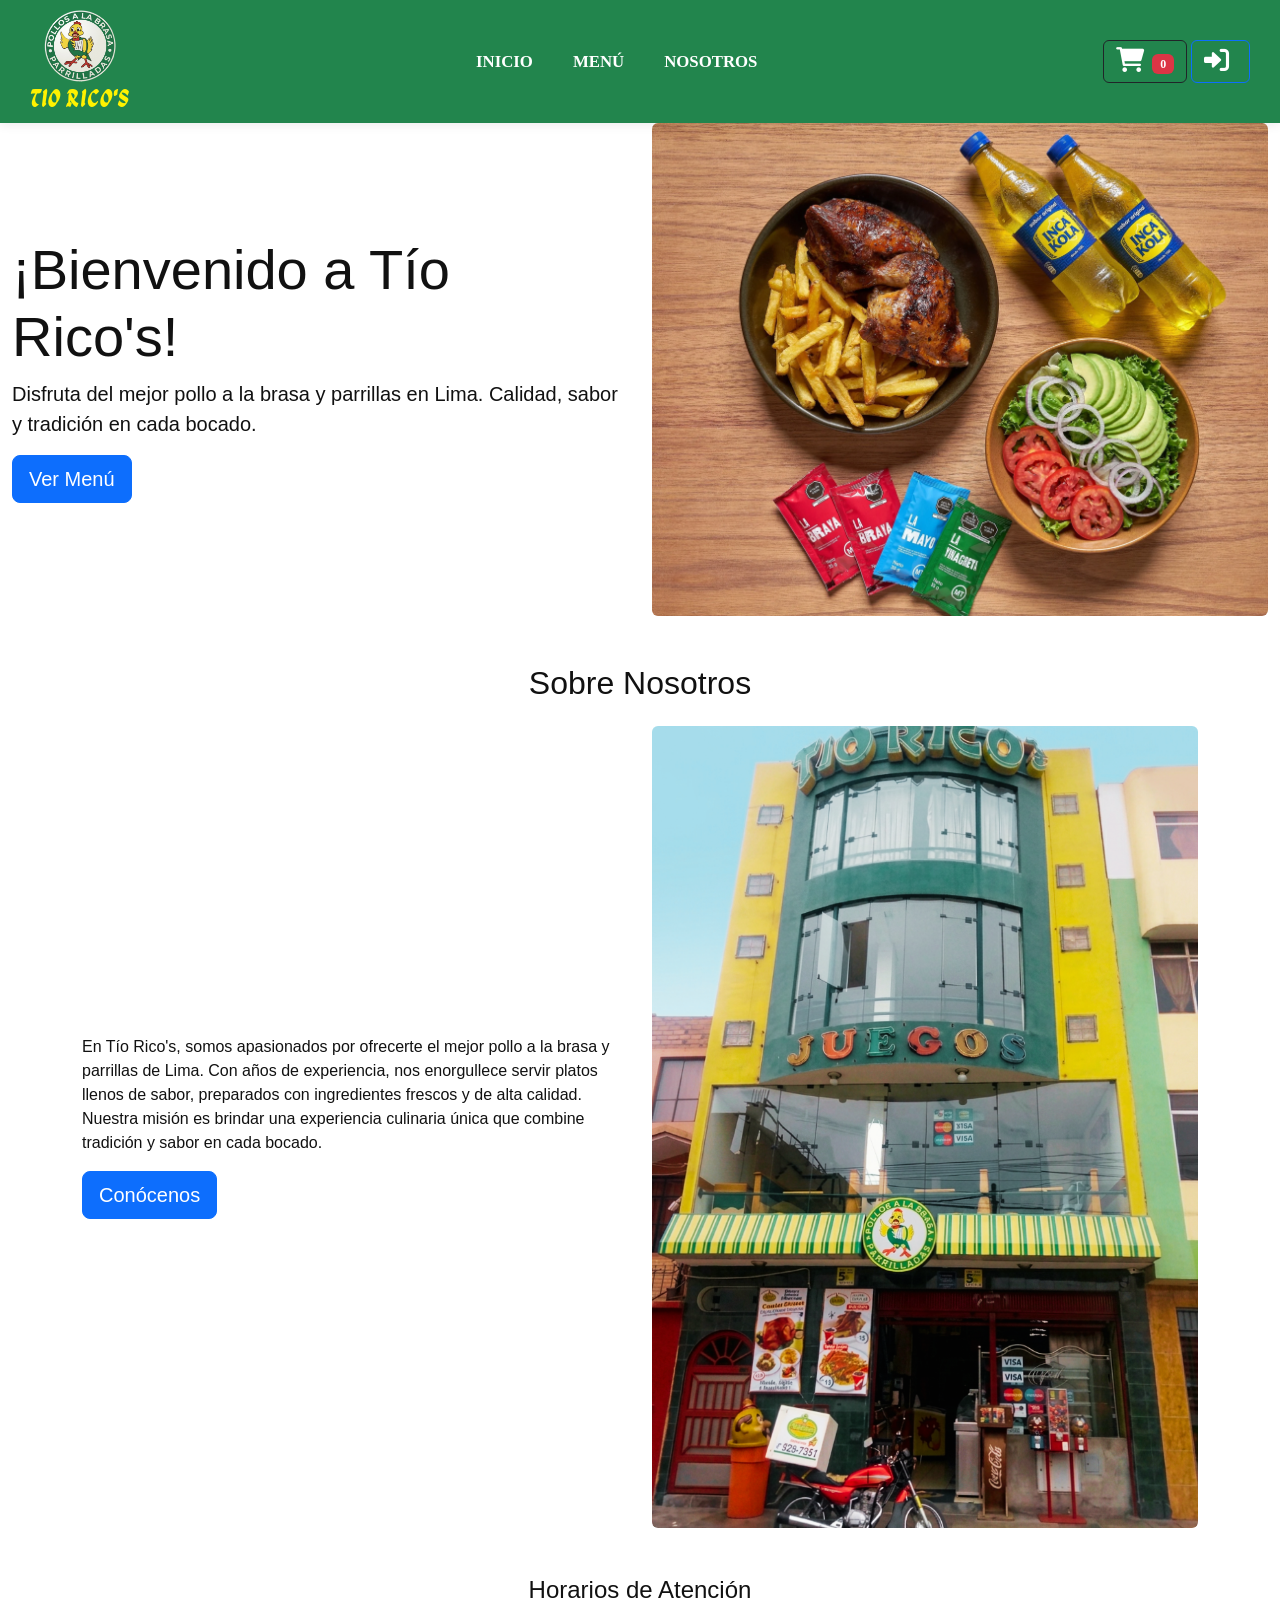
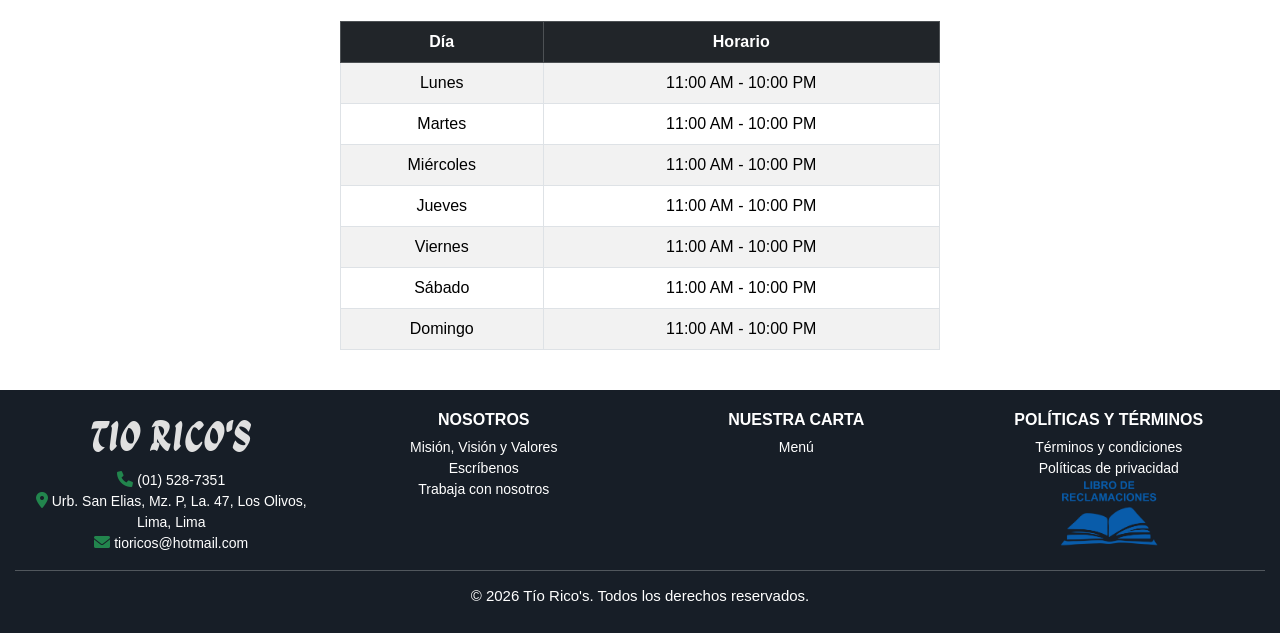
==== index.html @ 7fa56f45 "Diego: noveno avance" ====
<!DOCTYPE html>
<html lang="en">

<head>
  <meta charset="UTF-8">
  <meta name="viewport" content="width=device-width, initial-scale=1.0">
  <title>Pollos y Parrillas Tío Rico's</title>
  <link href="https://cdn.jsdelivr.net/npm/bootstrap@5.3.3/dist/css/bootstrap.min.css" rel="stylesheet">
  <link rel="stylesheet" href="https://cdnjs.cloudflare.com/ajax/libs/font-awesome/6.0.0/css/all.min.css">
  <link rel="stylesheet" type="text/css" href="styles.css">
  <script src="https://cdn.jsdelivr.net/npm/bootstrap@5.3.3/dist/js/bootstrap.bundle.min.js" defer></script>
  <script src="script.js" defer></script>
</head>

<body>
  <header class="navbar">
    <div class="logo">
      <img src="img/logo_tio-ricos.png" alt="Logo Tori">
      <h1 class="escritura-logo">Tio Rico's</h1>
    </div>
    <nav class="nav-links">
      <a href="index.html">INICIO</a>
      <a href="menu.html">MENÚ</a>
      <a href="nosotros.html">NOSOTROS</a>
    </nav>
    <div class="nav-actions">

      <!--Trigger hamburguesa-->
      <button class="navbar-toggler" type="button" data-bs-toggle="collapse" data-bs-target="#navbarNav"
        aria-controls="navbarNav" aria-expanded="false" aria-label="Toggle navigation">
        <span class="navbar-toggler-icon"></span>
      </button>

      <div class="collapse navbar-collapse" id="navbarNav">
        <ul class="navbar-nav">
          <li class="nav-item">
            <a class="nav-link active" href="index.html">Inicio</a>
          </li>
          <li class="nav-item">
            <a class="nav-link" href="menu.html">Menú</a>
          </li>
          <li class="nav-item">
            <a class="nav-link" href="nosotros.html">Nosotros</a>
          </li>
        </ul>
      </div>

      <!--Trigger sidebar compra-->
      <button class="btn btn-outline-dark position-relative" type="button" data-bs-toggle="offcanvas"
        data-bs-target="#offcanvasCart" aria-controls="offcanvasCart">
        <i class="fa-solid fa-cart-shopping"></i>
        <span class="badge bg-danger ms-1">0</span>
      </button>

      <!--Trigger modal login-->
      <button type="button" class="btn btn-outline-primary" data-bs-toggle="modal" data-bs-target="#loginModal">
        <i class="fa-solid fa-right-to-bracket me-2"></i>
      </button>
    </div>
  </header>
  <main>

    <!--Ver Menú-->
    <section class="container-fluid">
      <div class="row align-items-center">
        <div class="col-md-6">
          <h1 class="display-4">¡Bienvenido a Tío Rico's!</h1>
          <p class="lead">Disfruta del mejor pollo a la brasa y parrillas en Lima. Calidad, sabor y tradición en cada
            bocado.</p>
          <a href="menu.html" class="btn btn-primary btn-lg">Ver Menú</a>
        </div>
        <div class="col-md-6 text-center">
          <img src="img/portada_menu.webp" alt="Pollo a la Brasa" class="img-fluid rounded">
        </div>
      </div>
    </section>

    <!--Sobre nosotros-->
    <section>
      <div class="container my-5">
        <h2 class="text-center mb-4">Sobre Nosotros</h2>
        <div class="row align-items-center">
          <div class="col-md-6">
            <p>En Tío Rico's, somos apasionados por ofrecerte el mejor pollo a la brasa y parrillas de Lima. Con
              años de experiencia, nos enorgullece servir platos llenos de sabor, preparados con ingredientes
              frescos y de alta calidad. Nuestra misión es brindar una experiencia culinaria única que combine
              tradición y sabor en cada bocado.</p>
            <a href="nosotros.html" class="btn btn-primary btn-lg">Conócenos</a>
          </div>
          <div class="col-md-6 text-center">
            <img src="img/local_tio-rico.png" alt="Sobre Nosotros" class="img-fluid rounded">
          </div>
        </div>
      </div>
    </section>

    <!-- Horario de Atención (tabla centrada y responsiva) -->
    <section class="container my-4">
      <div class="row">
        <div class="col-12">
          <h4 class="text-center mb-3">Horarios de Atención</h4>
          <div class="table-responsive d-flex justify-content-center">
            <table class="table table-striped table-bordered hours-table">
              <thead class="table-dark">
                <tr>
                  <th>Día</th>
                  <th>Horario</th>
                </tr>
              </thead>
              <tbody>
                <tr>
                  <td>Lunes</td>
                  <td>11:00 AM - 10:00 PM</td>
                </tr>
                <tr>
                  <td>Martes</td>
                  <td>11:00 AM - 10:00 PM</td>
                </tr>
                <tr>
                  <td>Miércoles</td>
                  <td>11:00 AM - 10:00 PM</td>
                </tr>
                <tr>
                  <td>Jueves</td>
                  <td>11:00 AM - 10:00 PM</td>
                </tr>
                <tr>
                  <td>Viernes</td>
                  <td>11:00 AM - 10:00 PM</td>
                </tr>
                <tr>
                  <td>Sábado</td>
                  <td>11:00 AM - 10:00 PM</td>
                </tr>
                <tr>
                  <td>Domingo</td>
                  <td>11:00 AM - 10:00 PM</td>
                </tr>
              </tbody>
            </table>
          </div>
        </div>
      </div>
    </section>
  </main>
  <footer>
    <div class="container-fluid">
      <div class="row justify-content-center">
        <div class="col-3 text-center">
          <h1 class="escritura-logo">Tio Rico's</h1>
          <a href="tel:5287351"><i class="fas fa-phone"></i> (01) 528-7351</a><br />
          <a href="nosotros.html#ubicacion"><i class="fas fa-location-dot"></i> Urb. San Elias, Mz. P, La. 47, Los
            Olivos, Lima, Lima</a><br />
          <a href="mailto:tioricos@hotmail.com"><i class="fas fa-envelope"></i> tioricos@hotmail.com</a>
        </div>
        <div class="col-3 text-center">
          <h6>NOSOTROS</h6>
          <a href="nosotros.html#mision-vision">Misión, Visión y Valores</a><br />
          <a href="nosotros.html#formulario">Escríbenos</a><br />
          <a href="nosotros.html">Trabaja con nosotros</a>
        </div>
        <div class="col-3 text-center">
          <h6>NUESTRA CARTA</h6>
          <a href="menu.html">Menú</a>
        </div>
        <div class="col-3 libro-reclamaciones text-center">
          <h6>POLÍTICAS Y TÉRMINOS</h6>
          <a href="terminos.html">Términos y condiciones</a><br />
          <a href="privacidad.html">Políticas de privacidad</a><br />
          <a href="quejas.html">
            <img src="img/libro-reclamaciones.png" alt="Libro de Reclamaciones" />
          </a>
        </div>
      </div>
    </div>
    <hr />
    <h6 style="text-align: center; font-size: 15px;">© 2026 Tío Rico's. Todos los derechos reservados.</h6>
  </footer>

  <!--Modal login-->
  <div class="modal fade" id="loginModal" tabindex="-1" aria-labelledby="loginModalLabel" aria-hidden="true">
    <div class="modal-dialog modal-dialog-centered">
      <div class="modal-content">

        <div class="modal-header">
          <h5 class="modal-title" id="loginModalLabel">Bienvenido de nuevo</h5>
          <button type="button" class="btn-close" data-bs-dismiss="modal" aria-label="Close"></button>
        </div>

        <div class="modal-body">
          <form>
            <div class="mb-3">
              <label class="form-label">Usuario o Email</label>
              <div class="input-group">
                <span class="input-group-text"><i class="fa-solid fa-envelope"></i></span>
                <input type="email" class="form-control" placeholder="nombre@ejemplo.com">
              </div>
            </div>
            <div class="mb-3">
              <label class="form-label">Contraseña</label>
              <div class="input-group">
                <span class="input-group-text"><i class="fa-solid fa-lock"></i></span>
                <input type="password" class="form-control" placeholder="••••••••">
              </div>
            </div>
            <button type="submit" class="btn btn-primary w-100">Ingresar</button>
          </form>
        </div>

        <div class="modal-footer justify-content-center">
          <p class="small">¿No tienes cuenta? <a href="#">Regístrate aquí</a></p>
        </div>
      </div>
    </div>
  </div>

  <!--Sidebar carrito-->
  <div class="offcanvas offcanvas-end" tabindex="-1" id="offcanvasCart" aria-labelledby="offcanvasCartLabel">

    <div class="offcanvas-header border-bottom">
      <h5 class="offcanvas-title" id="offcanvasCartLabel">
        <i class="fa-solid fa-cart-shopping me-2"></i>Tu Pedido
      </h5>
      <button type="button" class="btn-close" data-bs-dismiss="offcanvas" aria-label="Close"></button>
    </div>

    <div class="offcanvas-body">
      <div class="text-center py-5">
        <i class="fa-solid fa-bag-shopping fa-3x text-muted mb-3"></i>
        <p>Tu carrito está vacío.</p>
      </div>
    </div>

    <div class="offcanvas-footer p-3 border-top">
      <div class="d-flex justify-content-between mb-3">
        <strong>Total:</strong>
        <strong>S/. 0.00</strong>
      </div>
      <button class="btn btn-primary w-100 mb-2">Finalizar Compra</button>
      <button class="btn btn-outline-secondary w-100" data-bs-dismiss="offcanvas">Seguir Comprando</button>
    </div>
  </div>
</body>

</html>
---- styles.css ----
:root {
    --color-black: #111111;
    --color-white: #ffffff;
    --color-header: #22854d;
    --color-footer: rgb(23, 30, 39);
    --font-header: 'Times New Roman', Times, serif;
    --font-main: 'Montserrat', sans-serif;
}

* {
    margin: 0;
    padding: 0;
    box-sizing: border-box;
}

@font-face {
    font-family: 'FuenteLogo';
    src: url('fonts/GaMaamli-Regular.ttf') format('truetype');
    font-weight: normal;
    font-style: normal;
}

.escritura-logo {
    font-family: 'FuenteLogo', serif;
    color: #e0e0e0;
    font-size: 43px;
}



i {
    color: #22854d;
    font-size: 16px;
}

button i {
    font-size: 25px;
}

body {
    font-family: var(--font-main);
    background-color: var(--color-white);
    overflow-x: hidden;
    color: var(--color-black);
}

header {
    font-family: var(--font-header);
    z-index: 1030;
}

.navbar {
    display: flex;
    justify-content: space-between;
    align-items: center;
    padding: 10px 30px;
    background-color: var(--color-header);
    position: sticky;
    top: 0;
    z-index: 1000;
    box-shadow: 0 2px 10px rgba(0, 0, 0, 0.08);
}

/* Asegura que los íconos dentro de los botones del header sean visibles sobre el fondo verde */
.navbar .btn i {
    color: #ffffff !important;
}

.navbar-toggler {
    display: none;
}

.col-3 a {
    text-decoration: none;
    color: var(--color-white);
}

.logo {
    display: flex;
    flex-direction: column;
    align-items: center;
    justify-content: center;
}

.logo img {
    height: 72px;
    width: auto;
    margin-bottom: 0;
}

.logo h1 {
    font-size: 26px;
    margin: 0;
    color: #fff200;
}

.nav-links a {
    text-decoration: none;
    color: var(--color-white);
    margin: 0 18px;
    font-size: 1.05rem;
    font-weight: 700;
}

footer {
    background-color: var(--color-footer);
    align-items: center;
    color: #ffffff;
    font-size: 14px;
    padding: 20px 15px;
}

.producto-caja {
    background-color: #ffffff;
    border: 1px solid #dee2e6;
    border-radius: 10px;
    padding: 16px;
    box-shadow: 0 6px 12px rgba(0, 0, 0, 0.04);
    transition: transform .15s ease, box-shadow .15s ease;
}

.producto-caja:hover {
    transform: translateY(-4px);
    box-shadow: 0 10px 20px rgba(0, 0, 0, 0.08);
}

.producto-caja img {
    width: 100%;
    height: 160px;
    object-fit: cover;
    border-radius: 6px;
}

.producto-titulo {
    font-weight: 700;
    margin-top: 10px;
}

.precio-destacado {
    color: #dc3545;
    /* Rojo de Bootstrap para resaltar el precio */
    font-weight: bold;
    font-size: 1.15rem;
}

.badge-custom {
    background: #ffd54a;
    color: #111;
    font-weight: 700;
}

.col-3 h6 {
    font-weight: 700;
}

.libro-reclamaciones img {
    width: 100px;
    height: auto;
}

/* Horarios de Atención: tabla centrada y responsiva */
.hours-table {
    max-width: 600px;
    width: 100%;
}

.hours-table th,
.hours-table td {
    text-align: center;
    vertical-align: middle;
}

@media (max-width: 780px) {
    .nav-links {
        display: none;
    }

    .navbar-toggler {
        display: inline;
    }

    .logo img {
        height: 60px;
    }
}

@media (max-width: 576px) {
    .hours-table {
        font-size: 0.95rem;
    }
}
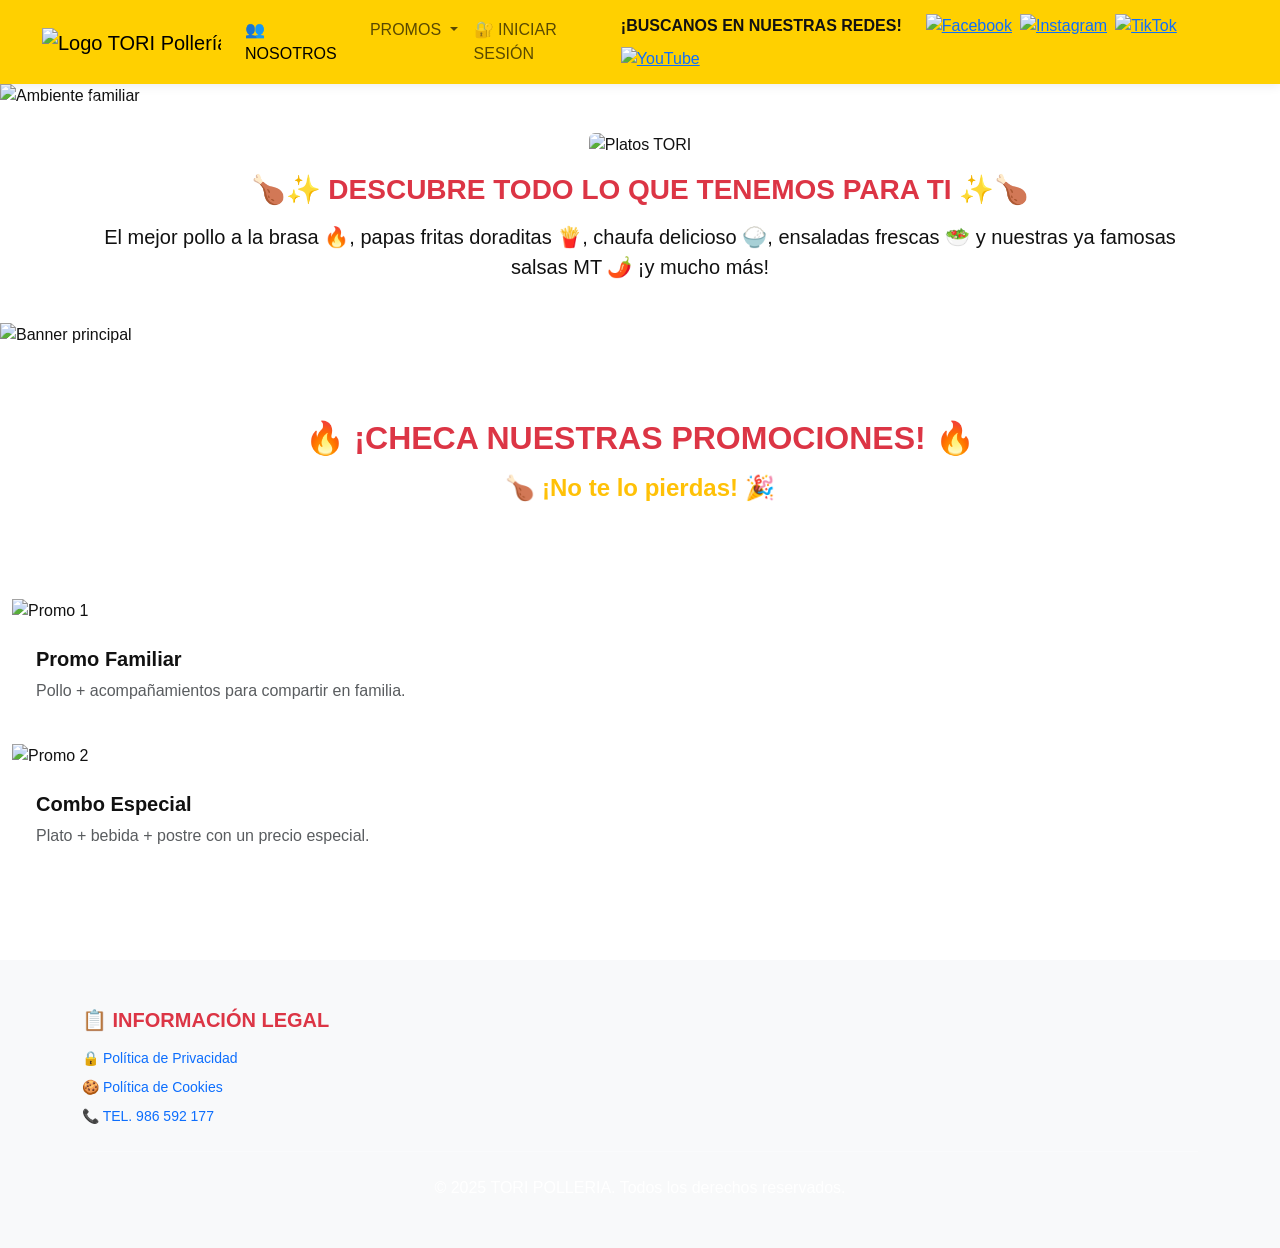
==== commit b70fadfa: "End Proyect 1" ====
--- a/index.html
+++ b/index.html
@@ -1,245 +1,234 @@
 <!DOCTYPE html>
-<html lang="en">
+<html lang="es">
 
 <head>
-  <meta charset="UTF-8">
-  <meta name="viewport" content="width=device-width, initial-scale=1.0">
-  <title>Pollos y Parrillas Tío Rico's</title>
-  <link href="https://cdn.jsdelivr.net/npm/bootstrap@5.3.3/dist/css/bootstrap.min.css" rel="stylesheet">
-  <link rel="stylesheet" href="https://cdnjs.cloudflare.com/ajax/libs/font-awesome/6.0.0/css/all.min.css">
-  <link rel="stylesheet" type="text/css" href="styles.css">
-  <script src="https://cdn.jsdelivr.net/npm/bootstrap@5.3.3/dist/js/bootstrap.bundle.min.js" defer></script>
-  <script src="script.js" defer></script>
+  <meta charset="UTF-8" />
+  <meta name="viewport" content="width=device-width, initial-scale=1.0" />
+  <meta name="description"
+    content="TORI Pollería - El mejor pollo a la brasa. Página principal independiente con estilo responsive." />
+  <title>TORI POLLERIA - Página Principal</title>
+  <link rel="stylesheet" href="https://cdn.jsdelivr.net/npm/bootstrap@5.3.8/dist/css/bootstrap.min.css" />
+  <link rel="stylesheet" href="styles.css" />
+  <link href="https://fonts.googleapis.com/css2?family=Poppins:wght@300;400;600;700&display=swap" rel="stylesheet">
 </head>
 
 <body>
-  <header class="navbar">
-    <div class="logo">
-      <img src="img/logo_tio-ricos.png" alt="Logo Tori">
-      <h1 class="escritura-logo">Tio Rico's</h1>
-    </div>
-    <nav class="nav-links">
-      <a href="index.html">INICIO</a>
-      <a href="menu.html">MENÚ</a>
-      <a href="nosotros.html">NOSOTROS</a>
-    </nav>
-    <div class="nav-actions">
-
-      <!--Trigger hamburguesa-->
-      <button class="navbar-toggler" type="button" data-bs-toggle="collapse" data-bs-target="#navbarNav"
-        aria-controls="navbarNav" aria-expanded="false" aria-label="Toggle navigation">
+  <!-- Navbar -->
+  <nav class="navbar navbar-expand-lg" style="background-color: #ffd000;" data-bs-theme="light">
+    <div class="container-fluid">
+      <a class="navbar-brand" href="#">
+        <img src="IMG/LOGO+2+ROJO.png" alt="Logo TORI Pollería" width="90" height="auto" />
+      </a>
+      <button class="navbar-toggler" type="button" data-bs-toggle="collapse" data-bs-target="#navbarSupportedContent"
+        aria-controls="navbarSupportedContent" aria-expanded="false" aria-label="Toggle navigation">
         <span class="navbar-toggler-icon"></span>
       </button>
-
-      <div class="collapse navbar-collapse" id="navbarNav">
-        <ul class="navbar-nav">
+      <div class="collapse navbar-collapse" id="navbarSupportedContent">
+        <ul class="navbar-nav me-auto mb-2 mb-lg-0">
           <li class="nav-item">
-            <a class="nav-link active" href="index.html">Inicio</a>
+            <a class="nav-link active" aria-current="page" href="#" data-bs-toggle="modal"
+              data-bs-target="#nosotrosModal">
+              <span class="LetraNegrita">👥 NOSOTROS</span>
+            </a>
+          </li>
+          <li class="nav-item dropdown">
+            <a class="nav-link dropdown-toggle" href="#" role="button" data-bs-toggle="dropdown"
+              aria-expanded="false">
+              <span class="LetraNegrita">PROMOS</span>
+            </a>
+            <ul class="dropdown-menu">
+              <li>
+                <hr class="dropdown-divider" />
+              </li>
+              <li><a class="dropdown-item" href="#" data-bs-toggle="modal" data-bs-target="#ultimasPromosModal"><span
+                    class="LetraNegrita">Ultimas Promociones</span></a></li>
+            </ul>
           </li>
           <li class="nav-item">
-            <a class="nav-link" href="menu.html">Menú</a>
-          </li>
-          <li class="nav-item">
-            <a class="nav-link" href="nosotros.html">Nosotros</a>
+            <a class="nav-link" href="#" data-bs-toggle="modal" data-bs-target="#loginModal">
+              <span class="LetraNegrita">🔐 INICIAR SESIÓN</span>
+            </a>
           </li>
         </ul>
-      </div>
-
-      <!--Trigger sidebar compra-->
-      <button class="btn btn-outline-dark position-relative" type="button" data-bs-toggle="offcanvas"
-        data-bs-target="#offcanvasCart" aria-controls="offcanvasCart">
-        <i class="fa-solid fa-cart-shopping"></i>
-        <span class="badge bg-danger ms-1">0</span>
+        <div class="d-flex align-items-center gap-2 flex-wrap">
+          <p class="mb-0 me-3"><b>¡BUSCANOS EN NUESTRAS REDES!</b></p>
+          <a href="#" class="social-link" aria-label="Facebook - Tori Pollería" target="_blank" rel="noopener noreferrer">
+            <img src="IMG/ICONO-FACEBOOK.png" alt="Facebook" width="24" height="24" />
+          </a>
+          <a href="#" class="social-link" aria-label="Instagram - Tori Pollería" target="_blank" rel="noopener noreferrer">
+            <img src="IMG/ICONO-INSTAGRAM.png" alt="Instagram" width="24" height="24" />
+          </a>
+          <a href="#" class="social-link" aria-label="TikTok - Tori Pollería" target="_blank" rel="noopener noreferrer">
+            <img src="IMG/ICONO-TIKTOK.png" alt="TikTok" width="24" height="24" />
+          </a>
+          <a href="#" class="social-link" aria-label="YouTube - Tori Pollería" target="_blank" rel="noopener noreferrer">
+            <img src="IMG/youGpng.png" alt="YouTube" width="24" height="24" />
+          </a>
+        </div>
+      </div>
+    </div>
+  </nav>
+
+  <!-- Carousel -->
+  <div class="container-fluid px-0">
+    <div id="carouselBanner" class="carousel slide" data-bs-ride="carousel">
+      <div class="carousel-indicators">
+        <button type="button" data-bs-target="#carouselBanner" data-bs-slide-to="0" class="active"
+          aria-current="true" aria-label="Slide 1"></button>
+        <button type="button" data-bs-target="#carouselBanner" data-bs-slide-to="1" aria-label="Slide 2"></button>
+        <button type="button" data-bs-target="#carouselBanner" data-bs-slide-to="2" aria-label="Slide 3"></button>
+      </div>
+      <div class="carousel-inner">
+        <div class="carousel-item active">
+          <img src="IMG/toriii.png" class="d-block w-100" alt="Ambiente familiar" loading="lazy" />
+        </div>
+        <div class="carousel-item">
+          <img src="IMG/bannertori.png" class="d-block w-100" alt="Plato principal" loading="lazy" />
+        </div>
+        <div class="carousel-item">
+          <img src="IMG/banners.png" class="d-block w-100" alt="Promoción especial" loading="lazy" />
+        </div>
+      </div>
+      <button class="carousel-control-prev" type="button" data-bs-target="#carouselBanner" data-bs-slide="prev">
+        <span class="carousel-control-prev-icon" aria-hidden="true"></span>
+        <span class="visually-hidden">Anterior</span>
       </button>
-
-      <!--Trigger modal login-->
-      <button type="button" class="btn btn-outline-primary" data-bs-toggle="modal" data-bs-target="#loginModal">
-        <i class="fa-solid fa-right-to-bracket me-2"></i>
+      <button class="carousel-control-next" type="button" data-bs-target="#carouselBanner" data-bs-slide="next">
+        <span class="carousel-control-next-icon" aria-hidden="true"></span>
+        <span class="visually-hidden">Siguiente</span>
       </button>
     </div>
-  </header>
-  <main>
-
-    <!--Ver Menú-->
-    <section class="container-fluid">
-      <div class="row align-items-center">
-        <div class="col-md-6">
-          <h1 class="display-4">¡Bienvenido a Tío Rico's!</h1>
-          <p class="lead">Disfruta del mejor pollo a la brasa y parrillas en Lima. Calidad, sabor y tradición en cada
-            bocado.</p>
-          <a href="menu.html" class="btn btn-primary btn-lg">Ver Menú</a>
-        </div>
-        <div class="col-md-6 text-center">
-          <img src="img/portada_menu.webp" alt="Pollo a la Brasa" class="img-fluid rounded">
-        </div>
-      </div>
-    </section>
-
-    <!--Sobre nosotros-->
-    <section>
-      <div class="container my-5">
-        <h2 class="text-center mb-4">Sobre Nosotros</h2>
-        <div class="row align-items-center">
-          <div class="col-md-6">
-            <p>En Tío Rico's, somos apasionados por ofrecerte el mejor pollo a la brasa y parrillas de Lima. Con
-              años de experiencia, nos enorgullece servir platos llenos de sabor, preparados con ingredientes
-              frescos y de alta calidad. Nuestra misión es brindar una experiencia culinaria única que combine
-              tradición y sabor en cada bocado.</p>
-            <a href="nosotros.html" class="btn btn-primary btn-lg">Conócenos</a>
-          </div>
-          <div class="col-md-6 text-center">
-            <img src="img/local_tio-rico.png" alt="Sobre Nosotros" class="img-fluid rounded">
-          </div>
-        </div>
-      </div>
-    </section>
-
-    <!-- Horario de Atención (tabla centrada y responsiva) -->
-    <section class="container my-4">
-      <div class="row">
-        <div class="col-12">
-          <h4 class="text-center mb-3">Horarios de Atención</h4>
-          <div class="table-responsive d-flex justify-content-center">
-            <table class="table table-striped table-bordered hours-table">
-              <thead class="table-dark">
-                <tr>
-                  <th>Día</th>
-                  <th>Horario</th>
-                </tr>
-              </thead>
-              <tbody>
-                <tr>
-                  <td>Lunes</td>
-                  <td>11:00 AM - 10:00 PM</td>
-                </tr>
-                <tr>
-                  <td>Martes</td>
-                  <td>11:00 AM - 10:00 PM</td>
-                </tr>
-                <tr>
-                  <td>Miércoles</td>
-                  <td>11:00 AM - 10:00 PM</td>
-                </tr>
-                <tr>
-                  <td>Jueves</td>
-                  <td>11:00 AM - 10:00 PM</td>
-                </tr>
-                <tr>
-                  <td>Viernes</td>
-                  <td>11:00 AM - 10:00 PM</td>
-                </tr>
-                <tr>
-                  <td>Sábado</td>
-                  <td>11:00 AM - 10:00 PM</td>
-                </tr>
-                <tr>
-                  <td>Domingo</td>
-                  <td>11:00 AM - 10:00 PM</td>
-                </tr>
-              </tbody>
-            </table>
-          </div>
-        </div>
-      </div>
-    </section>
+  </div>
+
+  <!-- Main Content -->
+  <main class="container text-center py-4">
+    <div class="mb-3">
+      <img src="IMG/TRES+PLATOS.webp" class="img-fluid rounded" alt="Platos TORI" />
+    </div>
+    <h3 class="text-danger fw-bold mb-3">
+      🍗✨ DESCUBRE TODO LO QUE TENEMOS PARA TI ✨🍗
+    </h3>
+    <p class="lead">
+      El mejor pollo a la brasa 🔥, papas fritas doraditas 🍟, chaufa delicioso 🍚, ensaladas frescas 🥗 y nuestras ya
+      famosas salsas MT 🌶️ ¡y mucho más!
+    </p>
   </main>
-  <footer>
-    <div class="container-fluid">
-      <div class="row justify-content-center">
-        <div class="col-3 text-center">
-          <h1 class="escritura-logo">Tio Rico's</h1>
-          <a href="tel:5287351"><i class="fas fa-phone"></i> (01) 528-7351</a><br />
-          <a href="nosotros.html#ubicacion"><i class="fas fa-location-dot"></i> Urb. San Elias, Mz. P, La. 47, Los
-            Olivos, Lima, Lima</a><br />
-          <a href="mailto:tioricos@hotmail.com"><i class="fas fa-envelope"></i> tioricos@hotmail.com</a>
-        </div>
-        <div class="col-3 text-center">
-          <h6>NOSOTROS</h6>
-          <a href="nosotros.html#mision-vision">Misión, Visión y Valores</a><br />
-          <a href="nosotros.html#formulario">Escríbenos</a><br />
-          <a href="nosotros.html">Trabaja con nosotros</a>
-        </div>
-        <div class="col-3 text-center">
-          <h6>NUESTRA CARTA</h6>
-          <a href="menu.html">Menú</a>
-        </div>
-        <div class="col-3 libro-reclamaciones text-center">
-          <h6>POLÍTICAS Y TÉRMINOS</h6>
-          <a href="terminos.html">Términos y condiciones</a><br />
-          <a href="privacidad.html">Políticas de privacidad</a><br />
-          <a href="quejas.html">
-            <img src="img/libro-reclamaciones.png" alt="Libro de Reclamaciones" />
-          </a>
-        </div>
-      </div>
-    </div>
-    <hr />
-    <h6 style="text-align: center; font-size: 15px;">© 2026 Tío Rico's. Todos los derechos reservados.</h6>
+
+  <div class="banner-imagen-principal">
+    <img src="IMG/edit+mesa+familia+cenital+manos.jpg" alt="Banner principal" class="img-fluid w-100" loading="lazy" />
+  </div>
+  <br>
+
+  <!-- Promociones Section -->
+  <section id="promociones" class="py-4">
+    <div class="container text-center py-4">
+      <h2 class="text-danger fw-bold mb-3">🔥 ¡CHECA NUESTRAS PROMOCIONES! 🔥</h2>
+      <h4 class="text-warning fw-bold mb-4">🍗 ¡No te lo pierdas! 🎉</h4>
+    </div>
+    <div class="container-fluid my-5">
+      <div class="cards-grid-container">
+        <div class="grid-card">
+          <div class="card-media">
+            <img src="IMG/card1.webp" alt="Promo 1" />
+          </div>
+          <div class="card-body p-4">
+            <h5 class="fw-bold">Promo Familiar</h5>
+            <p class="text-muted">Pollo + acompañamientos para compartir en familia.</p>
+          </div>
+        </div>
+        <div class="grid-card">
+          <div class="card-media">
+            <img src="IMG/card2.webp" alt="Promo 2" />
+          </div>
+          <div class="card-body p-4">
+            <h5 class="fw-bold">Combo Especial</h5>
+            <p class="text-muted">Plato + bebida + postre con un precio especial.</p>
+          </div>
+        </div>
+      </div>
+    </div>
+  </section>
+
+  <!-- Footer -->
+  <footer class="bg-body-tertiary py-5">
+    <div class="container">
+      <div class="footer-flex-container d-flex flex-column flex-md-row justify-content-between align-items-start gap-4">
+        <div class="footer-section flex-fill">
+          <h5 class="text-danger fw-bold mb-3">📋 INFORMACIÓN LEGAL</h5>
+          <div class="d-flex flex-column gap-2">
+            <a href="#" class="text-decoration-none">🔒 Política de Privacidad</a>
+            <a href="#" class="text-decoration-none">🍪 Política de Cookies</a>
+            <a href="tel:986592177" class="text-decoration-none">📞 TEL. 986 592 177</a>
+          </div>
+        </div>
+      </div>
+      <hr class="my-4">
+      <div class="d-flex justify-content-center">
+        <p class="text-center fs-6 mb-0">
+          © 2025 TORI POLLERIA. Todos los derechos reservados.
+        </p>
+      </div>
+    </div>
   </footer>
 
-  <!--Modal login-->
+  <!-- Modals -->
   <div class="modal fade" id="loginModal" tabindex="-1" aria-labelledby="loginModalLabel" aria-hidden="true">
-    <div class="modal-dialog modal-dialog-centered">
+    <div class="modal-dialog">
       <div class="modal-content">
-
         <div class="modal-header">
-          <h5 class="modal-title" id="loginModalLabel">Bienvenido de nuevo</h5>
+          <h5 class="modal-title" id="loginModalLabel">Iniciar Sesión</h5>
           <button type="button" class="btn-close" data-bs-dismiss="modal" aria-label="Close"></button>
         </div>
-
         <div class="modal-body">
           <form>
             <div class="mb-3">
-              <label class="form-label">Usuario o Email</label>
-              <div class="input-group">
-                <span class="input-group-text"><i class="fa-solid fa-envelope"></i></span>
-                <input type="email" class="form-control" placeholder="nombre@ejemplo.com">
-              </div>
+              <label for="email" class="form-label">Correo Electrónico</label>
+              <input type="email" class="form-control" id="email" placeholder="Ingresa tu email">
             </div>
             <div class="mb-3">
-              <label class="form-label">Contraseña</label>
-              <div class="input-group">
-                <span class="input-group-text"><i class="fa-solid fa-lock"></i></span>
-                <input type="password" class="form-control" placeholder="••••••••">
-              </div>
+              <label for="password" class="form-label">Contraseña</label>
+              <input type="password" class="form-control" id="password" placeholder="Ingresa tu contraseña">
             </div>
-            <button type="submit" class="btn btn-primary w-100">Ingresar</button>
           </form>
         </div>
-
-        <div class="modal-footer justify-content-center">
-          <p class="small">¿No tienes cuenta? <a href="#">Regístrate aquí</a></p>
-        </div>
-      </div>
-    </div>
-  </div>
-
-  <!--Sidebar carrito-->
-  <div class="offcanvas offcanvas-end" tabindex="-1" id="offcanvasCart" aria-labelledby="offcanvasCartLabel">
-
-    <div class="offcanvas-header border-bottom">
-      <h5 class="offcanvas-title" id="offcanvasCartLabel">
-        <i class="fa-solid fa-cart-shopping me-2"></i>Tu Pedido
-      </h5>
-      <button type="button" class="btn-close" data-bs-dismiss="offcanvas" aria-label="Close"></button>
-    </div>
-
-    <div class="offcanvas-body">
-      <div class="text-center py-5">
-        <i class="fa-solid fa-bag-shopping fa-3x text-muted mb-3"></i>
-        <p>Tu carrito está vacío.</p>
-      </div>
-    </div>
-
-    <div class="offcanvas-footer p-3 border-top">
-      <div class="d-flex justify-content-between mb-3">
-        <strong>Total:</strong>
-        <strong>S/. 0.00</strong>
-      </div>
-      <button class="btn btn-primary w-100 mb-2">Finalizar Compra</button>
-      <button class="btn btn-outline-secondary w-100" data-bs-dismiss="offcanvas">Seguir Comprando</button>
-    </div>
-  </div>
+        <div class="modal-footer">
+          <button type="button" class="btn btn-secondary" data-bs-dismiss="modal">Cerrar</button>
+          <button type="button" class="btn btn-primary">Iniciar Sesión</button>
+        </div>
+      </div>
+    </div>
+  </div>
+
+  <div class="modal fade" id="nosotrosModal" tabindex="-1" aria-labelledby="nosotrosModalLabel" aria-hidden="true">
+    <div class="modal-dialog modal-dialog-centered">
+      <div class="modal-content">
+        <div class="modal-header">
+          <h5 class="modal-title" id="nosotrosModalLabel">Nosotros</h5>
+          <button type="button" class="btn-close" data-bs-dismiss="modal" aria-label="Close"></button>
+        </div>
+        <div class="modal-body">
+          <p>TORI Pollería ofrece lo mejor del pollo a la brasa, con recetas y sabor único.</p>
+        </div>
+      </div>
+    </div>
+  </div>
+
+  <div class="modal fade" id="ultimasPromosModal" tabindex="-1" aria-labelledby="ultimasPromosModalLabel" aria-hidden="true">
+    <div class="modal-dialog modal-dialog-centered">
+      <div class="modal-content">
+        <div class="modal-header">
+          <h5 class="modal-title" id="ultimasPromosModalLabel">Últimas Promociones</h5>
+          <button type="button" class="btn-close" data-bs-dismiss="modal" aria-label="Close"></button>
+        </div>
+        <div class="modal-body">
+          <p>Aquí puedes ver nuestras ofertas más recientes y elegir tu combo ideal.</p>
+        </div>
+      </div>
+    </div>
+  </div>
+
+  <script src="https://cdn.jsdelivr.net/npm/bootstrap@5.3.8/dist/js/bootstrap.bundle.min.js"></script>
+  <script src="script.js"></script>
 </body>
 
-</html>+</html>
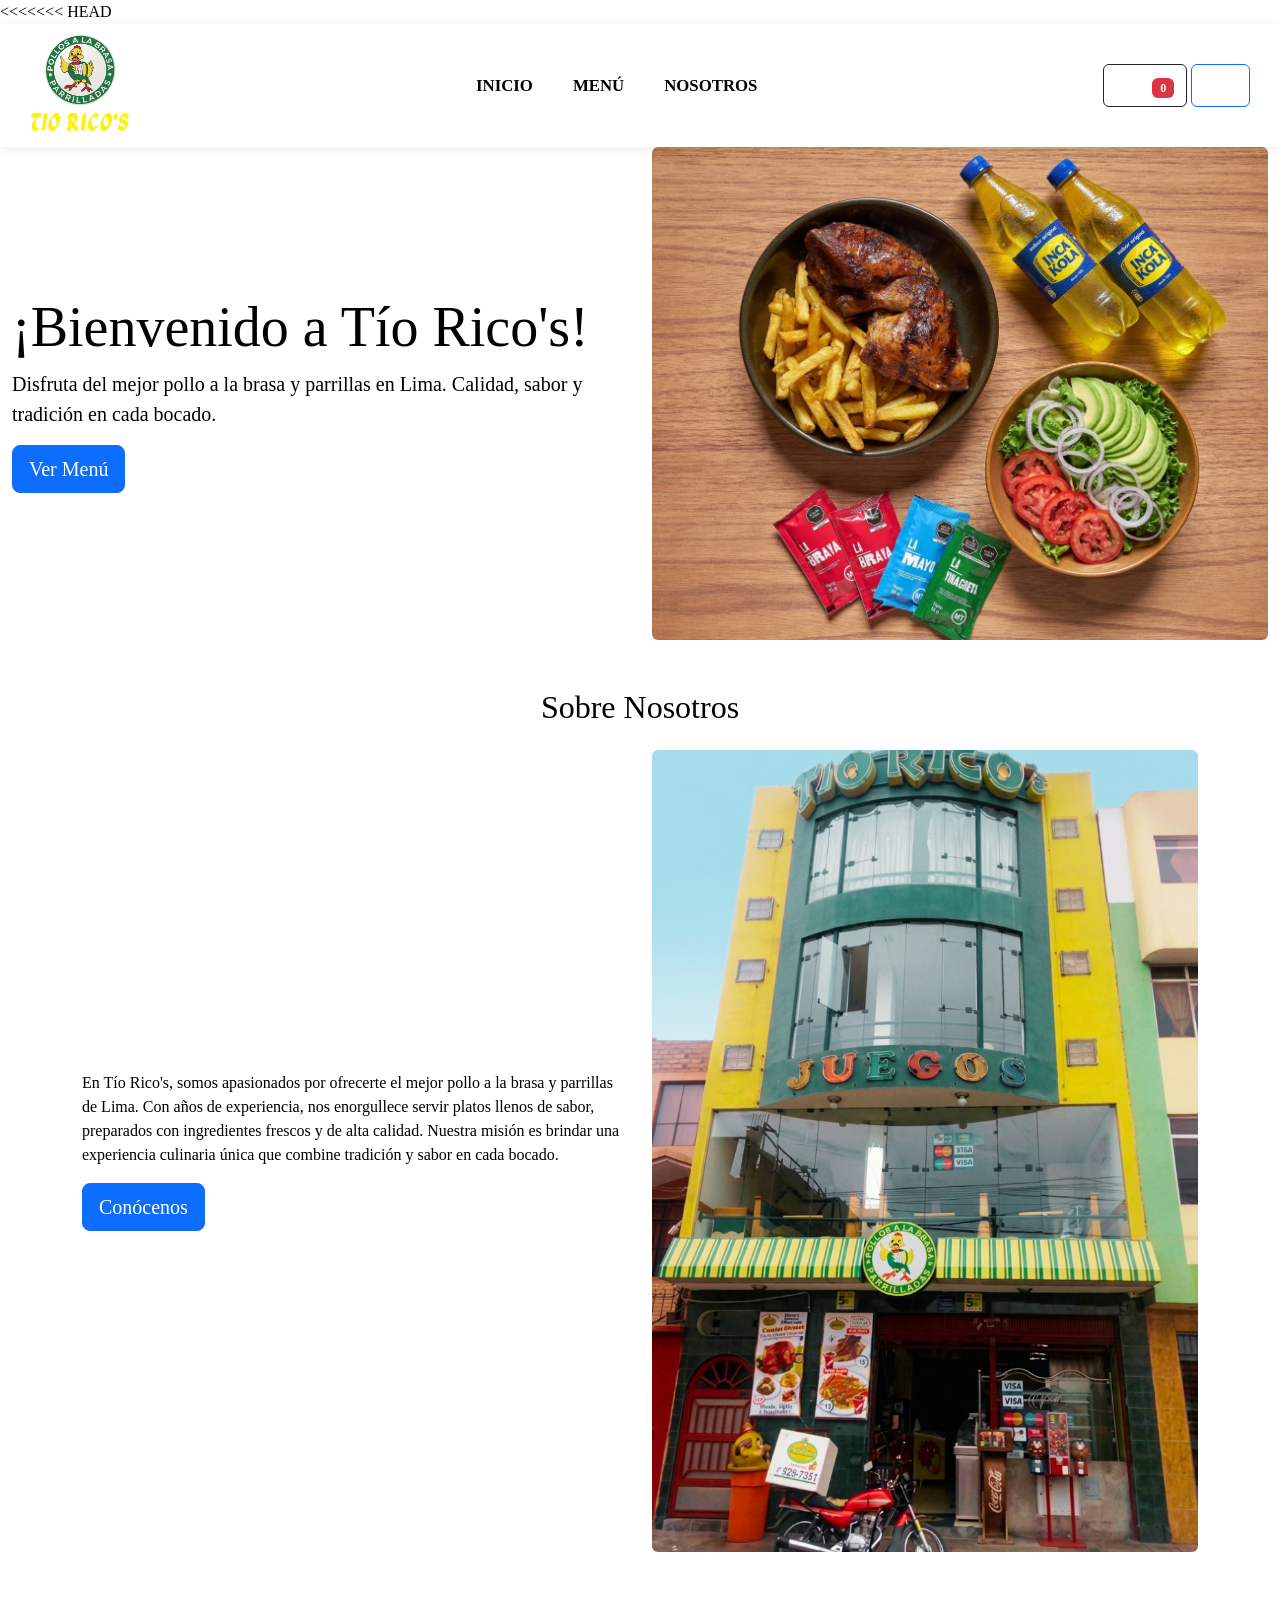
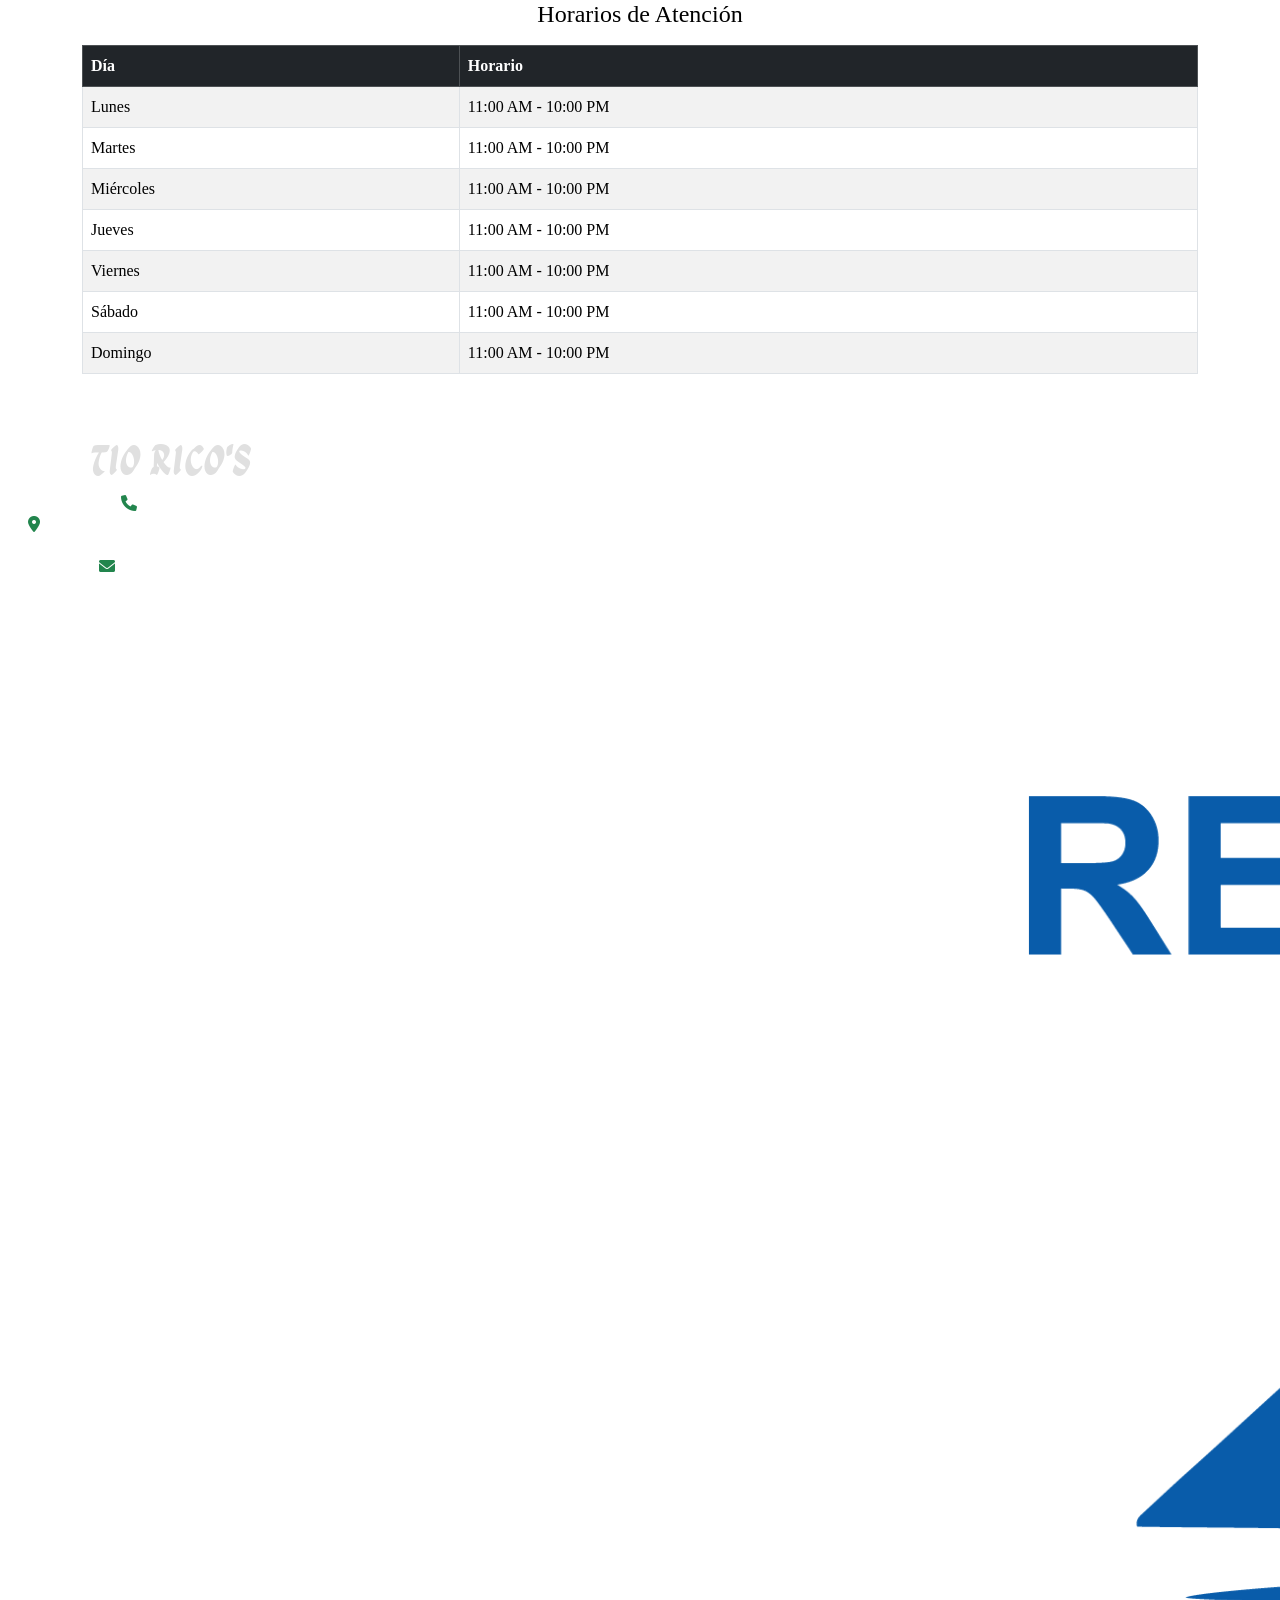
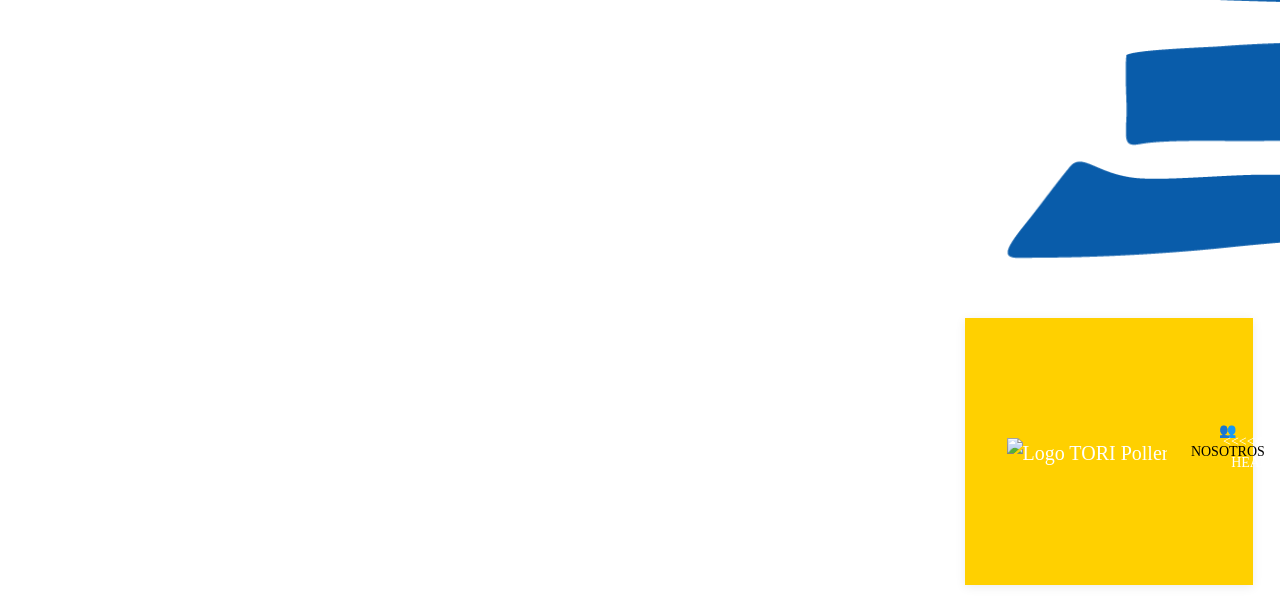
==== commit 2412a63f: "merge NewStyle a main" ====
--- a/index.html
+++ b/index.html
@@ -2,6 +2,175 @@
 <html lang="es">
 
 <head>
+<<<<<<< HEAD
+  <meta charset="UTF-8">
+  <meta name="viewport" content="width=device-width, initial-scale=1.0">
+  <title>Pollos y Parrillas Tío Rico's</title>
+  <link href="https://cdn.jsdelivr.net/npm/bootstrap@5.3.3/dist/css/bootstrap.min.css" rel="stylesheet">
+  <link rel="stylesheet" href="https://cdnjs.cloudflare.com/ajax/libs/font-awesome/6.0.0/css/all.min.css">
+  <link rel="stylesheet" type="text/css" href="styles.css">
+  <script src="https://cdn.jsdelivr.net/npm/bootstrap@5.3.3/dist/js/bootstrap.bundle.min.js" defer></script>
+  <script src="script.js" defer></script>
+</head>
+
+<body>
+  <header class="navbar">
+    <div class="logo">
+      <img src="img/logo_tio-ricos.png" alt="Logo Tori">
+      <h1 class="escritura-logo">Tio Rico's</h1>
+    </div>
+    <nav class="nav-links">
+      <a href="index.html">INICIO</a>
+      <a href="menu.html">MENÚ</a>
+      <a href="nosotros.html">NOSOTROS</a>
+    </nav>
+    <div class="nav-actions">
+
+      <!--Trigger hamburguesa-->
+      <button class="navbar-toggler" type="button" data-bs-toggle="collapse" data-bs-target="#navbarNav"
+        aria-controls="navbarNav" aria-expanded="false" aria-label="Toggle navigation">
+        <span class="navbar-toggler-icon"></span>
+      </button>
+
+      <div class="collapse navbar-collapse" id="navbarNav">
+        <ul class="navbar-nav">
+          <li class="nav-item">
+            <a class="nav-link active" href="index.html">Inicio</a>
+          </li>
+          <li class="nav-item">
+            <a class="nav-link" href="menu.html">Menú</a>
+          </li>
+          <li class="nav-item">
+            <a class="nav-link" href="nosotros.html">Nosotros</a>
+          </li>
+        </ul>
+      </div>
+
+      <!--Trigger sidebar compra-->
+      <button class="btn btn-outline-dark position-relative" type="button" data-bs-toggle="offcanvas"
+        data-bs-target="#offcanvasCart" aria-controls="offcanvasCart">
+        <i class="fa-solid fa-cart-shopping"></i>
+        <span class="badge bg-danger ms-1">0</span>
+      </button>
+
+      <!--Trigger modal login-->
+      <button type="button" class="btn btn-outline-primary" data-bs-toggle="modal" data-bs-target="#loginModal">
+        <i class="fa-solid fa-right-to-bracket me-2"></i>
+      </button>
+    </div>
+  </header>
+  <main>
+
+    <!--Ver Menú-->
+    <section class="container-fluid">
+      <div class="row align-items-center">
+        <div class="col-md-6">
+          <h1 class="display-4">¡Bienvenido a Tío Rico's!</h1>
+          <p class="lead">Disfruta del mejor pollo a la brasa y parrillas en Lima. Calidad, sabor y tradición en cada
+            bocado.</p>
+          <a href="menu.html" class="btn btn-primary btn-lg">Ver Menú</a>
+        </div>
+        <div class="col-md-6 text-center">
+          <img src="img/portada_menu.webp" alt="Pollo a la Brasa" class="img-fluid rounded">
+        </div>
+      </div>
+    </section>
+
+    <!--Sobre nosotros-->
+    <section>
+      <div class="container my-5">
+        <h2 class="text-center mb-4">Sobre Nosotros</h2>
+        <div class="row align-items-center">
+          <div class="col-md-6">
+            <p>En Tío Rico's, somos apasionados por ofrecerte el mejor pollo a la brasa y parrillas de Lima. Con
+              años de experiencia, nos enorgullece servir platos llenos de sabor, preparados con ingredientes
+              frescos y de alta calidad. Nuestra misión es brindar una experiencia culinaria única que combine
+              tradición y sabor en cada bocado.</p>
+            <a href="nosotros.html" class="btn btn-primary btn-lg">Conócenos</a>
+          </div>
+          <div class="col-md-6 text-center">
+            <img src="img/local_tio-rico.png" alt="Sobre Nosotros" class="img-fluid rounded">
+          </div>
+        </div>
+      </div>
+    </section>
+
+    <!-- Horario de Atención (tabla centrada y responsiva) -->
+    <section class="container my-4">
+      <div class="row">
+        <div class="col-12">
+          <h4 class="text-center mb-3">Horarios de Atención</h4>
+          <div class="table-responsive d-flex justify-content-center">
+            <table class="table table-striped table-bordered hours-table">
+              <thead class="table-dark">
+                <tr>
+                  <th>Día</th>
+                  <th>Horario</th>
+                </tr>
+              </thead>
+              <tbody>
+                <tr>
+                  <td>Lunes</td>
+                  <td>11:00 AM - 10:00 PM</td>
+                </tr>
+                <tr>
+                  <td>Martes</td>
+                  <td>11:00 AM - 10:00 PM</td>
+                </tr>
+                <tr>
+                  <td>Miércoles</td>
+                  <td>11:00 AM - 10:00 PM</td>
+                </tr>
+                <tr>
+                  <td>Jueves</td>
+                  <td>11:00 AM - 10:00 PM</td>
+                </tr>
+                <tr>
+                  <td>Viernes</td>
+                  <td>11:00 AM - 10:00 PM</td>
+                </tr>
+                <tr>
+                  <td>Sábado</td>
+                  <td>11:00 AM - 10:00 PM</td>
+                </tr>
+                <tr>
+                  <td>Domingo</td>
+                  <td>11:00 AM - 10:00 PM</td>
+                </tr>
+              </tbody>
+            </table>
+          </div>
+        </div>
+      </div>
+    </section>
+  </main>
+  <footer>
+    <div class="container-fluid">
+      <div class="row justify-content-center">
+        <div class="col-3 text-center">
+          <h1 class="escritura-logo">Tio Rico's</h1>
+          <a href="tel:5287351"><i class="fas fa-phone"></i> (01) 528-7351</a><br />
+          <a href="nosotros.html#ubicacion"><i class="fas fa-location-dot"></i> Urb. San Elias, Mz. P, La. 47, Los
+            Olivos, Lima, Lima</a><br />
+          <a href="mailto:tioricos@hotmail.com"><i class="fas fa-envelope"></i> tioricos@hotmail.com</a>
+        </div>
+        <div class="col-3 text-center">
+          <h6>NOSOTROS</h6>
+          <a href="nosotros.html#mision-vision">Misión, Visión y Valores</a><br />
+          <a href="nosotros.html#formulario">Escríbenos</a><br />
+          <a href="nosotros.html">Trabaja con nosotros</a>
+        </div>
+        <div class="col-3 text-center">
+          <h6>NUESTRA CARTA</h6>
+          <a href="menu.html">Menú</a>
+        </div>
+        <div class="col-3 libro-reclamaciones text-center">
+          <h6>POLÍTICAS Y TÉRMINOS</h6>
+          <a href="terminos.html">Términos y condiciones</a><br />
+          <a href="privacidad.html">Políticas de privacidad</a><br />
+          <a href="quejas.html">
+            <img src="img/libro-reclamaciones.png" alt="Libro de Reclamaciones" />
+=======
   <meta charset="UTF-8" />
   <meta name="viewport" content="width=device-width, initial-scale=1.0" />
   <meta name="description"
@@ -63,11 +232,65 @@
           </a>
           <a href="#" class="social-link" aria-label="YouTube - Tori Pollería" target="_blank" rel="noopener noreferrer">
             <img src="IMG/youGpng.png" alt="YouTube" width="24" height="24" />
+>>>>>>> NewStyle
           </a>
         </div>
       </div>
     </div>
+<<<<<<< HEAD
+    <hr />
+    <h6 style="text-align: center; font-size: 15px;">© 2026 Tío Rico's. Todos los derechos reservados.</h6>
+  </footer>
+
+  <!--Modal login-->
+  <div class="modal fade" id="loginModal" tabindex="-1" aria-labelledby="loginModalLabel" aria-hidden="true">
+    <div class="modal-dialog modal-dialog-centered">
+      <div class="modal-content">
+
+        <div class="modal-header">
+          <h5 class="modal-title" id="loginModalLabel">Bienvenido de nuevo</h5>
+          <button type="button" class="btn-close" data-bs-dismiss="modal" aria-label="Close"></button>
+        </div>
+
+        <div class="modal-body">
+          <form>
+            <div class="mb-3">
+              <label class="form-label">Usuario o Email</label>
+              <div class="input-group">
+                <span class="input-group-text"><i class="fa-solid fa-envelope"></i></span>
+                <input type="email" class="form-control" placeholder="nombre@ejemplo.com">
+              </div>
+            </div>
+            <div class="mb-3">
+              <label class="form-label">Contraseña</label>
+              <div class="input-group">
+                <span class="input-group-text"><i class="fa-solid fa-lock"></i></span>
+                <input type="password" class="form-control" placeholder="••••••••">
+              </div>
+            </div>
+            <button type="submit" class="btn btn-primary w-100">Ingresar</button>
+          </form>
+        </div>
+
+        <div class="modal-footer justify-content-center">
+          <p class="small">¿No tienes cuenta? <a href="#">Regístrate aquí</a></p>
+        </div>
+      </div>
+    </div>
+  </div>
+
+  <!--Sidebar carrito-->
+  <div class="offcanvas offcanvas-end" tabindex="-1" id="offcanvasCart" aria-labelledby="offcanvasCartLabel">
+
+    <div class="offcanvas-header border-bottom">
+      <h5 class="offcanvas-title" id="offcanvasCartLabel">
+        <i class="fa-solid fa-cart-shopping me-2"></i>Tu Pedido
+      </h5>
+      <button type="button" class="btn-close" data-bs-dismiss="offcanvas" aria-label="Close"></button>
+    </div>
+=======
   </nav>
+>>>>>>> NewStyle
 
   <!-- Carousel -->
   <div class="container-fluid px-0">
@@ -99,6 +322,11 @@
       </button>
     </div>
   </div>
+<<<<<<< HEAD
+</body>
+
+</html>
+=======
 
   <!-- Main Content -->
   <main class="container text-center py-4">
@@ -232,3 +460,4 @@
 </body>
 
 </html>
+>>>>>>> NewStyle
--- a/styles.css
+++ b/styles.css
@@ -1,3 +1,4 @@
+<<<<<<< HEAD
 :root {
     --color-black: #111111;
     --color-white: #ffffff;
@@ -147,12 +148,73 @@
     background: #ffd54a;
     color: #111;
     font-weight: 700;
-}
-
-.col-3 h6 {
-    font-weight: 700;
-}
-
+=======
+.LetraNegrita {
+    font-weight: normal;
+    transition: font-weight 0.0s linear;
+}
+
+.LetraNegrita:hover {
+    font-weight: bold;
+}
+
+:root {
+    --color-primary: #d90429;
+    --color-accent: #ffedd5;
+    --color-muted: #6c757d;
+    --bg: #ffffff;
+    --radius: 12px;
+    --card-shadow: 0 6px 18px rgba(13, 20, 30, 0.08);
+}
+
+html,
+body {
+    height: 100%;
+    background: var(--bg);
+    font-family: 'Poppins', system-ui, -apple-system, 'Segoe UI', Roboto, 'Helvetica Neue', Arial;
+    color: #222;
+}
+
+/* Navbar */
+.navbar {
+    box-shadow: 0 2px 8px rgba(13, 20, 30, 0.04);
+}
+
+.navbar .navbar-brand img {
+    height: 64px;
+    width: auto;
+}
+
+.navbar .nav-link {
+    padding: 0.6rem 0.9rem;
+    font-weight: 600;
+    color: #111;
+}
+
+.navbar .nav-link:hover {
+    opacity: 0.92;
+}
+
+.navbar .social-link {
+    display: inline-flex;
+    align-items: center;
+    justify-content: center;
+    width: 34px;
+    height: 34px;
+    border-radius: 50%;
+    background-color: rgba(255, 255, 255, 0.88);
+    color: #111;
+    text-decoration: none;
+    font-size: 1rem;
+    box-shadow: 0 2px 10px rgba(0, 0, 0, 0.08);
+>>>>>>> NewStyle
+}
+
+.navbar .social-link:hover {
+    transform: translateY(-1px);
+}
+
+<<<<<<< HEAD
 .libro-reclamaciones img {
     width: 100px;
     height: auto;
@@ -188,4 +250,100 @@
     .hours-table {
         font-size: 0.95rem;
     }
+=======
+/* Cards promociones */
+.cards-grid-container {
+    display: grid;
+    grid-template-columns: repeat(auto-fit, minmax(280px, 1fr));
+    gap: 2rem;
+    padding: 2rem;
+    max-width: 1400px;
+    margin: 0 auto;
+}
+
+.grid-card {
+    border-radius: var(--radius);
+    overflow: hidden;
+    display: flex;
+    flex-direction: column;
+    height: 100%;
+    transition: transform 0.28s cubic-bezier(.2, .9, .2, 1), box-shadow 0.28s;
+    border: none;
+    box-shadow: var(--card-shadow);
+}
+
+.grid-card:hover {
+    transform: translateY(-5px);
+    box-shadow: 0 8px 15px rgba(0, 0, 0, 0.12);
+}
+
+.grid-card .card-media {
+    width: 100%;
+    aspect-ratio: 4 / 3;
+    overflow: hidden;
+    background-color: #f0f0f0;
+}
+
+.grid-card .card-media img {
+    width: 100%;
+    height: 100%;
+    object-fit: cover;
+    display: block;
+}
+
+.grid-card:hover .card-media img {
+    transform: scale(1.06);
+}
+
+.grid-card .card-body {
+    display: flex;
+    flex-direction: column;
+    flex: 1;
+}
+
+/* Responsive */
+@media (max-width: 768px) {
+    .cards-grid-container {
+        grid-template-columns: 1fr;
+        padding: 1rem;
+        gap: 1.5rem;
+    }
+}
+
+@media (min-width: 769px) and (max-width: 1024px) {
+    .cards-grid-container {
+        grid-template-columns: repeat(2, 1fr);
+    }
+}
+
+@media (min-width: 1025px) {
+    .cards-grid-container {
+        grid-template-columns: repeat(4, 1fr);
+    }
+}
+
+/* Footer */
+footer .footer-flex-container {
+    gap: 2rem;
+}
+
+.footer-section h5 {
+    font-size: 0.95rem;
+}
+
+.footer-section a {
+    color: var(--color-muted);
+}
+
+/* Banner */
+.banner-imagen-principal {
+    max-width: 100%;
+}
+
+.banner-imagen-principal img {
+    display: block;
+    width: 100%;
+    height: auto;
+    object-fit: cover;
+>>>>>>> NewStyle
 }
--- a/styles.css
+++ b/styles.css
@@ -1,3 +1,4 @@
+<<<<<<< HEAD
 :root {
     --color-black: #111111;
     --color-white: #ffffff;
@@ -147,12 +148,73 @@
     background: #ffd54a;
     color: #111;
     font-weight: 700;
-}
-
-.col-3 h6 {
-    font-weight: 700;
-}
-
+=======
+.LetraNegrita {
+    font-weight: normal;
+    transition: font-weight 0.0s linear;
+}
+
+.LetraNegrita:hover {
+    font-weight: bold;
+}
+
+:root {
+    --color-primary: #d90429;
+    --color-accent: #ffedd5;
+    --color-muted: #6c757d;
+    --bg: #ffffff;
+    --radius: 12px;
+    --card-shadow: 0 6px 18px rgba(13, 20, 30, 0.08);
+}
+
+html,
+body {
+    height: 100%;
+    background: var(--bg);
+    font-family: 'Poppins', system-ui, -apple-system, 'Segoe UI', Roboto, 'Helvetica Neue', Arial;
+    color: #222;
+}
+
+/* Navbar */
+.navbar {
+    box-shadow: 0 2px 8px rgba(13, 20, 30, 0.04);
+}
+
+.navbar .navbar-brand img {
+    height: 64px;
+    width: auto;
+}
+
+.navbar .nav-link {
+    padding: 0.6rem 0.9rem;
+    font-weight: 600;
+    color: #111;
+}
+
+.navbar .nav-link:hover {
+    opacity: 0.92;
+}
+
+.navbar .social-link {
+    display: inline-flex;
+    align-items: center;
+    justify-content: center;
+    width: 34px;
+    height: 34px;
+    border-radius: 50%;
+    background-color: rgba(255, 255, 255, 0.88);
+    color: #111;
+    text-decoration: none;
+    font-size: 1rem;
+    box-shadow: 0 2px 10px rgba(0, 0, 0, 0.08);
+>>>>>>> NewStyle
+}
+
+.navbar .social-link:hover {
+    transform: translateY(-1px);
+}
+
+<<<<<<< HEAD
 .libro-reclamaciones img {
     width: 100px;
     height: auto;
@@ -188,4 +250,100 @@
     .hours-table {
         font-size: 0.95rem;
     }
+=======
+/* Cards promociones */
+.cards-grid-container {
+    display: grid;
+    grid-template-columns: repeat(auto-fit, minmax(280px, 1fr));
+    gap: 2rem;
+    padding: 2rem;
+    max-width: 1400px;
+    margin: 0 auto;
+}
+
+.grid-card {
+    border-radius: var(--radius);
+    overflow: hidden;
+    display: flex;
+    flex-direction: column;
+    height: 100%;
+    transition: transform 0.28s cubic-bezier(.2, .9, .2, 1), box-shadow 0.28s;
+    border: none;
+    box-shadow: var(--card-shadow);
+}
+
+.grid-card:hover {
+    transform: translateY(-5px);
+    box-shadow: 0 8px 15px rgba(0, 0, 0, 0.12);
+}
+
+.grid-card .card-media {
+    width: 100%;
+    aspect-ratio: 4 / 3;
+    overflow: hidden;
+    background-color: #f0f0f0;
+}
+
+.grid-card .card-media img {
+    width: 100%;
+    height: 100%;
+    object-fit: cover;
+    display: block;
+}
+
+.grid-card:hover .card-media img {
+    transform: scale(1.06);
+}
+
+.grid-card .card-body {
+    display: flex;
+    flex-direction: column;
+    flex: 1;
+}
+
+/* Responsive */
+@media (max-width: 768px) {
+    .cards-grid-container {
+        grid-template-columns: 1fr;
+        padding: 1rem;
+        gap: 1.5rem;
+    }
+}
+
+@media (min-width: 769px) and (max-width: 1024px) {
+    .cards-grid-container {
+        grid-template-columns: repeat(2, 1fr);
+    }
+}
+
+@media (min-width: 1025px) {
+    .cards-grid-container {
+        grid-template-columns: repeat(4, 1fr);
+    }
+}
+
+/* Footer */
+footer .footer-flex-container {
+    gap: 2rem;
+}
+
+.footer-section h5 {
+    font-size: 0.95rem;
+}
+
+.footer-section a {
+    color: var(--color-muted);
+}
+
+/* Banner */
+.banner-imagen-principal {
+    max-width: 100%;
+}
+
+.banner-imagen-principal img {
+    display: block;
+    width: 100%;
+    height: auto;
+    object-fit: cover;
+>>>>>>> NewStyle
 }
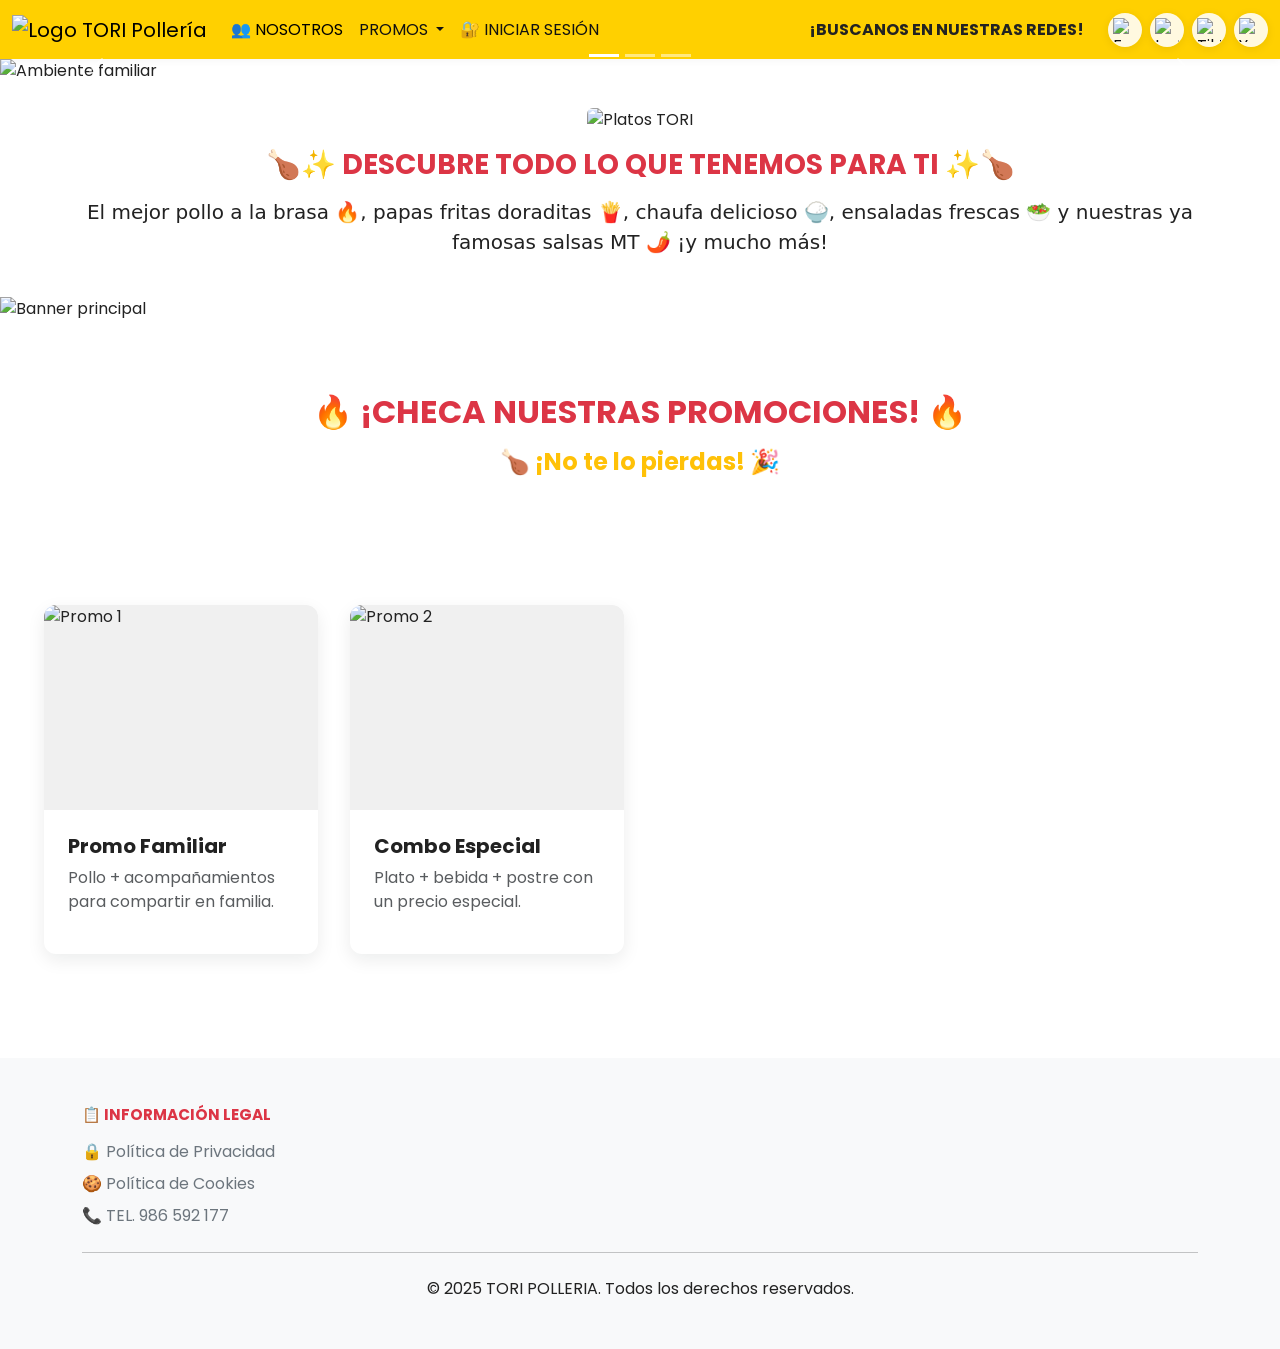
==== commit 1828e8eb: "merge commit" ====
--- a/index.html
+++ b/index.html
@@ -2,175 +2,6 @@
 <html lang="es">
 
 <head>
-<<<<<<< HEAD
-  <meta charset="UTF-8">
-  <meta name="viewport" content="width=device-width, initial-scale=1.0">
-  <title>Pollos y Parrillas Tío Rico's</title>
-  <link href="https://cdn.jsdelivr.net/npm/bootstrap@5.3.3/dist/css/bootstrap.min.css" rel="stylesheet">
-  <link rel="stylesheet" href="https://cdnjs.cloudflare.com/ajax/libs/font-awesome/6.0.0/css/all.min.css">
-  <link rel="stylesheet" type="text/css" href="styles.css">
-  <script src="https://cdn.jsdelivr.net/npm/bootstrap@5.3.3/dist/js/bootstrap.bundle.min.js" defer></script>
-  <script src="script.js" defer></script>
-</head>
-
-<body>
-  <header class="navbar">
-    <div class="logo">
-      <img src="img/logo_tio-ricos.png" alt="Logo Tori">
-      <h1 class="escritura-logo">Tio Rico's</h1>
-    </div>
-    <nav class="nav-links">
-      <a href="index.html">INICIO</a>
-      <a href="menu.html">MENÚ</a>
-      <a href="nosotros.html">NOSOTROS</a>
-    </nav>
-    <div class="nav-actions">
-
-      <!--Trigger hamburguesa-->
-      <button class="navbar-toggler" type="button" data-bs-toggle="collapse" data-bs-target="#navbarNav"
-        aria-controls="navbarNav" aria-expanded="false" aria-label="Toggle navigation">
-        <span class="navbar-toggler-icon"></span>
-      </button>
-
-      <div class="collapse navbar-collapse" id="navbarNav">
-        <ul class="navbar-nav">
-          <li class="nav-item">
-            <a class="nav-link active" href="index.html">Inicio</a>
-          </li>
-          <li class="nav-item">
-            <a class="nav-link" href="menu.html">Menú</a>
-          </li>
-          <li class="nav-item">
-            <a class="nav-link" href="nosotros.html">Nosotros</a>
-          </li>
-        </ul>
-      </div>
-
-      <!--Trigger sidebar compra-->
-      <button class="btn btn-outline-dark position-relative" type="button" data-bs-toggle="offcanvas"
-        data-bs-target="#offcanvasCart" aria-controls="offcanvasCart">
-        <i class="fa-solid fa-cart-shopping"></i>
-        <span class="badge bg-danger ms-1">0</span>
-      </button>
-
-      <!--Trigger modal login-->
-      <button type="button" class="btn btn-outline-primary" data-bs-toggle="modal" data-bs-target="#loginModal">
-        <i class="fa-solid fa-right-to-bracket me-2"></i>
-      </button>
-    </div>
-  </header>
-  <main>
-
-    <!--Ver Menú-->
-    <section class="container-fluid">
-      <div class="row align-items-center">
-        <div class="col-md-6">
-          <h1 class="display-4">¡Bienvenido a Tío Rico's!</h1>
-          <p class="lead">Disfruta del mejor pollo a la brasa y parrillas en Lima. Calidad, sabor y tradición en cada
-            bocado.</p>
-          <a href="menu.html" class="btn btn-primary btn-lg">Ver Menú</a>
-        </div>
-        <div class="col-md-6 text-center">
-          <img src="img/portada_menu.webp" alt="Pollo a la Brasa" class="img-fluid rounded">
-        </div>
-      </div>
-    </section>
-
-    <!--Sobre nosotros-->
-    <section>
-      <div class="container my-5">
-        <h2 class="text-center mb-4">Sobre Nosotros</h2>
-        <div class="row align-items-center">
-          <div class="col-md-6">
-            <p>En Tío Rico's, somos apasionados por ofrecerte el mejor pollo a la brasa y parrillas de Lima. Con
-              años de experiencia, nos enorgullece servir platos llenos de sabor, preparados con ingredientes
-              frescos y de alta calidad. Nuestra misión es brindar una experiencia culinaria única que combine
-              tradición y sabor en cada bocado.</p>
-            <a href="nosotros.html" class="btn btn-primary btn-lg">Conócenos</a>
-          </div>
-          <div class="col-md-6 text-center">
-            <img src="img/local_tio-rico.png" alt="Sobre Nosotros" class="img-fluid rounded">
-          </div>
-        </div>
-      </div>
-    </section>
-
-    <!-- Horario de Atención (tabla centrada y responsiva) -->
-    <section class="container my-4">
-      <div class="row">
-        <div class="col-12">
-          <h4 class="text-center mb-3">Horarios de Atención</h4>
-          <div class="table-responsive d-flex justify-content-center">
-            <table class="table table-striped table-bordered hours-table">
-              <thead class="table-dark">
-                <tr>
-                  <th>Día</th>
-                  <th>Horario</th>
-                </tr>
-              </thead>
-              <tbody>
-                <tr>
-                  <td>Lunes</td>
-                  <td>11:00 AM - 10:00 PM</td>
-                </tr>
-                <tr>
-                  <td>Martes</td>
-                  <td>11:00 AM - 10:00 PM</td>
-                </tr>
-                <tr>
-                  <td>Miércoles</td>
-                  <td>11:00 AM - 10:00 PM</td>
-                </tr>
-                <tr>
-                  <td>Jueves</td>
-                  <td>11:00 AM - 10:00 PM</td>
-                </tr>
-                <tr>
-                  <td>Viernes</td>
-                  <td>11:00 AM - 10:00 PM</td>
-                </tr>
-                <tr>
-                  <td>Sábado</td>
-                  <td>11:00 AM - 10:00 PM</td>
-                </tr>
-                <tr>
-                  <td>Domingo</td>
-                  <td>11:00 AM - 10:00 PM</td>
-                </tr>
-              </tbody>
-            </table>
-          </div>
-        </div>
-      </div>
-    </section>
-  </main>
-  <footer>
-    <div class="container-fluid">
-      <div class="row justify-content-center">
-        <div class="col-3 text-center">
-          <h1 class="escritura-logo">Tio Rico's</h1>
-          <a href="tel:5287351"><i class="fas fa-phone"></i> (01) 528-7351</a><br />
-          <a href="nosotros.html#ubicacion"><i class="fas fa-location-dot"></i> Urb. San Elias, Mz. P, La. 47, Los
-            Olivos, Lima, Lima</a><br />
-          <a href="mailto:tioricos@hotmail.com"><i class="fas fa-envelope"></i> tioricos@hotmail.com</a>
-        </div>
-        <div class="col-3 text-center">
-          <h6>NOSOTROS</h6>
-          <a href="nosotros.html#mision-vision">Misión, Visión y Valores</a><br />
-          <a href="nosotros.html#formulario">Escríbenos</a><br />
-          <a href="nosotros.html">Trabaja con nosotros</a>
-        </div>
-        <div class="col-3 text-center">
-          <h6>NUESTRA CARTA</h6>
-          <a href="menu.html">Menú</a>
-        </div>
-        <div class="col-3 libro-reclamaciones text-center">
-          <h6>POLÍTICAS Y TÉRMINOS</h6>
-          <a href="terminos.html">Términos y condiciones</a><br />
-          <a href="privacidad.html">Políticas de privacidad</a><br />
-          <a href="quejas.html">
-            <img src="img/libro-reclamaciones.png" alt="Libro de Reclamaciones" />
-=======
   <meta charset="UTF-8" />
   <meta name="viewport" content="width=device-width, initial-scale=1.0" />
   <meta name="description"
@@ -232,65 +63,11 @@
           </a>
           <a href="#" class="social-link" aria-label="YouTube - Tori Pollería" target="_blank" rel="noopener noreferrer">
             <img src="IMG/youGpng.png" alt="YouTube" width="24" height="24" />
->>>>>>> NewStyle
-          </a>
-        </div>
-      </div>
-    </div>
-<<<<<<< HEAD
-    <hr />
-    <h6 style="text-align: center; font-size: 15px;">© 2026 Tío Rico's. Todos los derechos reservados.</h6>
-  </footer>
-
-  <!--Modal login-->
-  <div class="modal fade" id="loginModal" tabindex="-1" aria-labelledby="loginModalLabel" aria-hidden="true">
-    <div class="modal-dialog modal-dialog-centered">
-      <div class="modal-content">
-
-        <div class="modal-header">
-          <h5 class="modal-title" id="loginModalLabel">Bienvenido de nuevo</h5>
-          <button type="button" class="btn-close" data-bs-dismiss="modal" aria-label="Close"></button>
-        </div>
-
-        <div class="modal-body">
-          <form>
-            <div class="mb-3">
-              <label class="form-label">Usuario o Email</label>
-              <div class="input-group">
-                <span class="input-group-text"><i class="fa-solid fa-envelope"></i></span>
-                <input type="email" class="form-control" placeholder="nombre@ejemplo.com">
-              </div>
-            </div>
-            <div class="mb-3">
-              <label class="form-label">Contraseña</label>
-              <div class="input-group">
-                <span class="input-group-text"><i class="fa-solid fa-lock"></i></span>
-                <input type="password" class="form-control" placeholder="••••••••">
-              </div>
-            </div>
-            <button type="submit" class="btn btn-primary w-100">Ingresar</button>
-          </form>
-        </div>
-
-        <div class="modal-footer justify-content-center">
-          <p class="small">¿No tienes cuenta? <a href="#">Regístrate aquí</a></p>
-        </div>
-      </div>
-    </div>
-  </div>
-
-  <!--Sidebar carrito-->
-  <div class="offcanvas offcanvas-end" tabindex="-1" id="offcanvasCart" aria-labelledby="offcanvasCartLabel">
-
-    <div class="offcanvas-header border-bottom">
-      <h5 class="offcanvas-title" id="offcanvasCartLabel">
-        <i class="fa-solid fa-cart-shopping me-2"></i>Tu Pedido
-      </h5>
-      <button type="button" class="btn-close" data-bs-dismiss="offcanvas" aria-label="Close"></button>
-    </div>
-=======
+          </a>
+        </div>
+      </div>
+    </div>
   </nav>
->>>>>>> NewStyle
 
   <!-- Carousel -->
   <div class="container-fluid px-0">
@@ -322,11 +99,6 @@
       </button>
     </div>
   </div>
-<<<<<<< HEAD
-</body>
-
-</html>
-=======
 
   <!-- Main Content -->
   <main class="container text-center py-4">
@@ -460,4 +232,3 @@
 </body>
 
 </html>
->>>>>>> NewStyle
--- a/styles.css
+++ b/styles.css
@@ -1,154 +1,3 @@
-<<<<<<< HEAD
-:root {
-    --color-black: #111111;
-    --color-white: #ffffff;
-    --color-header: #22854d;
-    --color-footer: rgb(23, 30, 39);
-    --font-header: 'Times New Roman', Times, serif;
-    --font-main: 'Montserrat', sans-serif;
-}
-
-* {
-    margin: 0;
-    padding: 0;
-    box-sizing: border-box;
-}
-
-@font-face {
-    font-family: 'FuenteLogo';
-    src: url('fonts/GaMaamli-Regular.ttf') format('truetype');
-    font-weight: normal;
-    font-style: normal;
-}
-
-.escritura-logo {
-    font-family: 'FuenteLogo', serif;
-    color: #e0e0e0;
-    font-size: 43px;
-}
-
-
-
-i {
-    color: #22854d;
-    font-size: 16px;
-}
-
-button i {
-    font-size: 25px;
-}
-
-body {
-    font-family: var(--font-main);
-    background-color: var(--color-white);
-    overflow-x: hidden;
-    color: var(--color-black);
-}
-
-header {
-    font-family: var(--font-header);
-    z-index: 1030;
-}
-
-.navbar {
-    display: flex;
-    justify-content: space-between;
-    align-items: center;
-    padding: 10px 30px;
-    background-color: var(--color-header);
-    position: sticky;
-    top: 0;
-    z-index: 1000;
-    box-shadow: 0 2px 10px rgba(0, 0, 0, 0.08);
-}
-
-/* Asegura que los íconos dentro de los botones del header sean visibles sobre el fondo verde */
-.navbar .btn i {
-    color: #ffffff !important;
-}
-
-.navbar-toggler {
-    display: none;
-}
-
-.col-3 a {
-    text-decoration: none;
-    color: var(--color-white);
-}
-
-.logo {
-    display: flex;
-    flex-direction: column;
-    align-items: center;
-    justify-content: center;
-}
-
-.logo img {
-    height: 72px;
-    width: auto;
-    margin-bottom: 0;
-}
-
-.logo h1 {
-    font-size: 26px;
-    margin: 0;
-    color: #fff200;
-}
-
-.nav-links a {
-    text-decoration: none;
-    color: var(--color-white);
-    margin: 0 18px;
-    font-size: 1.05rem;
-    font-weight: 700;
-}
-
-footer {
-    background-color: var(--color-footer);
-    align-items: center;
-    color: #ffffff;
-    font-size: 14px;
-    padding: 20px 15px;
-}
-
-.producto-caja {
-    background-color: #ffffff;
-    border: 1px solid #dee2e6;
-    border-radius: 10px;
-    padding: 16px;
-    box-shadow: 0 6px 12px rgba(0, 0, 0, 0.04);
-    transition: transform .15s ease, box-shadow .15s ease;
-}
-
-.producto-caja:hover {
-    transform: translateY(-4px);
-    box-shadow: 0 10px 20px rgba(0, 0, 0, 0.08);
-}
-
-.producto-caja img {
-    width: 100%;
-    height: 160px;
-    object-fit: cover;
-    border-radius: 6px;
-}
-
-.producto-titulo {
-    font-weight: 700;
-    margin-top: 10px;
-}
-
-.precio-destacado {
-    color: #dc3545;
-    /* Rojo de Bootstrap para resaltar el precio */
-    font-weight: bold;
-    font-size: 1.15rem;
-}
-
-.badge-custom {
-    background: #ffd54a;
-    color: #111;
-    font-weight: 700;
-=======
 .LetraNegrita {
     font-weight: normal;
     transition: font-weight 0.0s linear;
@@ -207,50 +56,12 @@
     text-decoration: none;
     font-size: 1rem;
     box-shadow: 0 2px 10px rgba(0, 0, 0, 0.08);
->>>>>>> NewStyle
 }
 
 .navbar .social-link:hover {
     transform: translateY(-1px);
 }
 
-<<<<<<< HEAD
-.libro-reclamaciones img {
-    width: 100px;
-    height: auto;
-}
-
-/* Horarios de Atención: tabla centrada y responsiva */
-.hours-table {
-    max-width: 600px;
-    width: 100%;
-}
-
-.hours-table th,
-.hours-table td {
-    text-align: center;
-    vertical-align: middle;
-}
-
-@media (max-width: 780px) {
-    .nav-links {
-        display: none;
-    }
-
-    .navbar-toggler {
-        display: inline;
-    }
-
-    .logo img {
-        height: 60px;
-    }
-}
-
-@media (max-width: 576px) {
-    .hours-table {
-        font-size: 0.95rem;
-    }
-=======
 /* Cards promociones */
 .cards-grid-container {
     display: grid;
@@ -345,5 +156,4 @@
     width: 100%;
     height: auto;
     object-fit: cover;
->>>>>>> NewStyle
 }
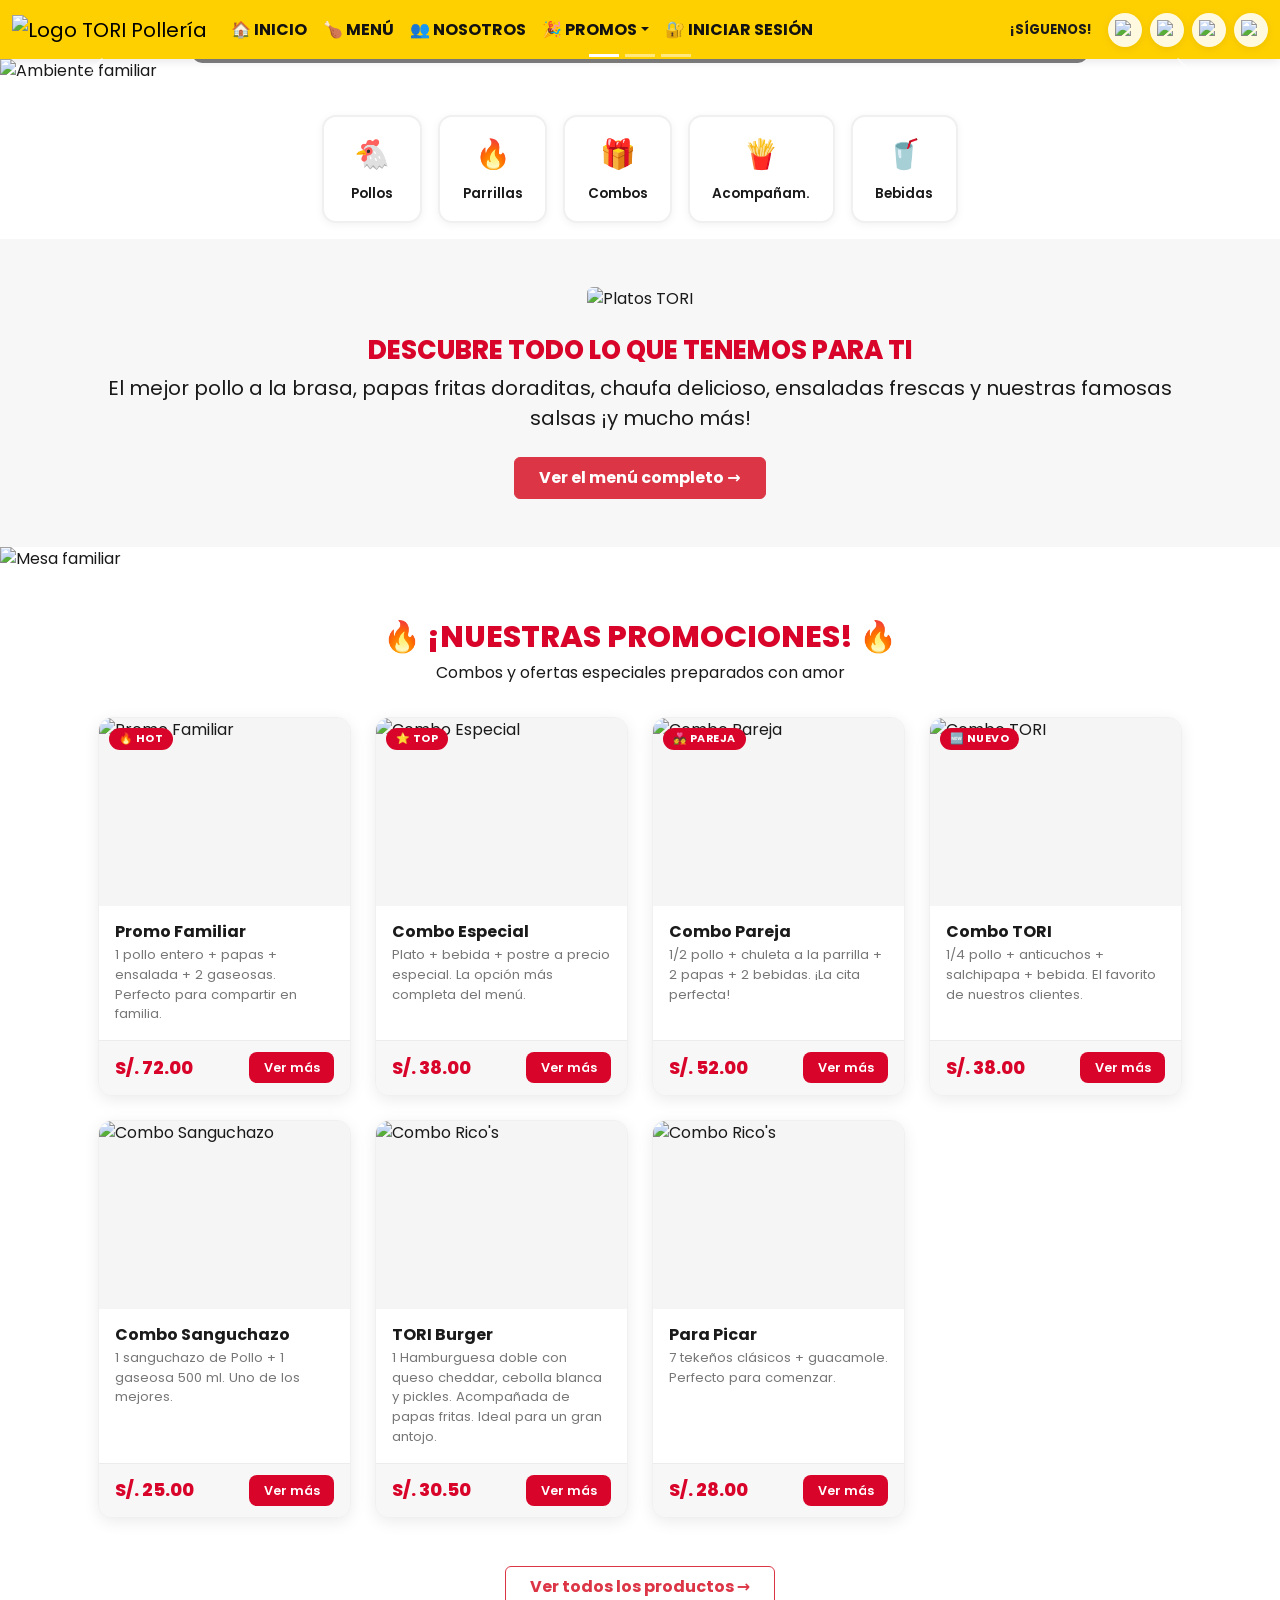
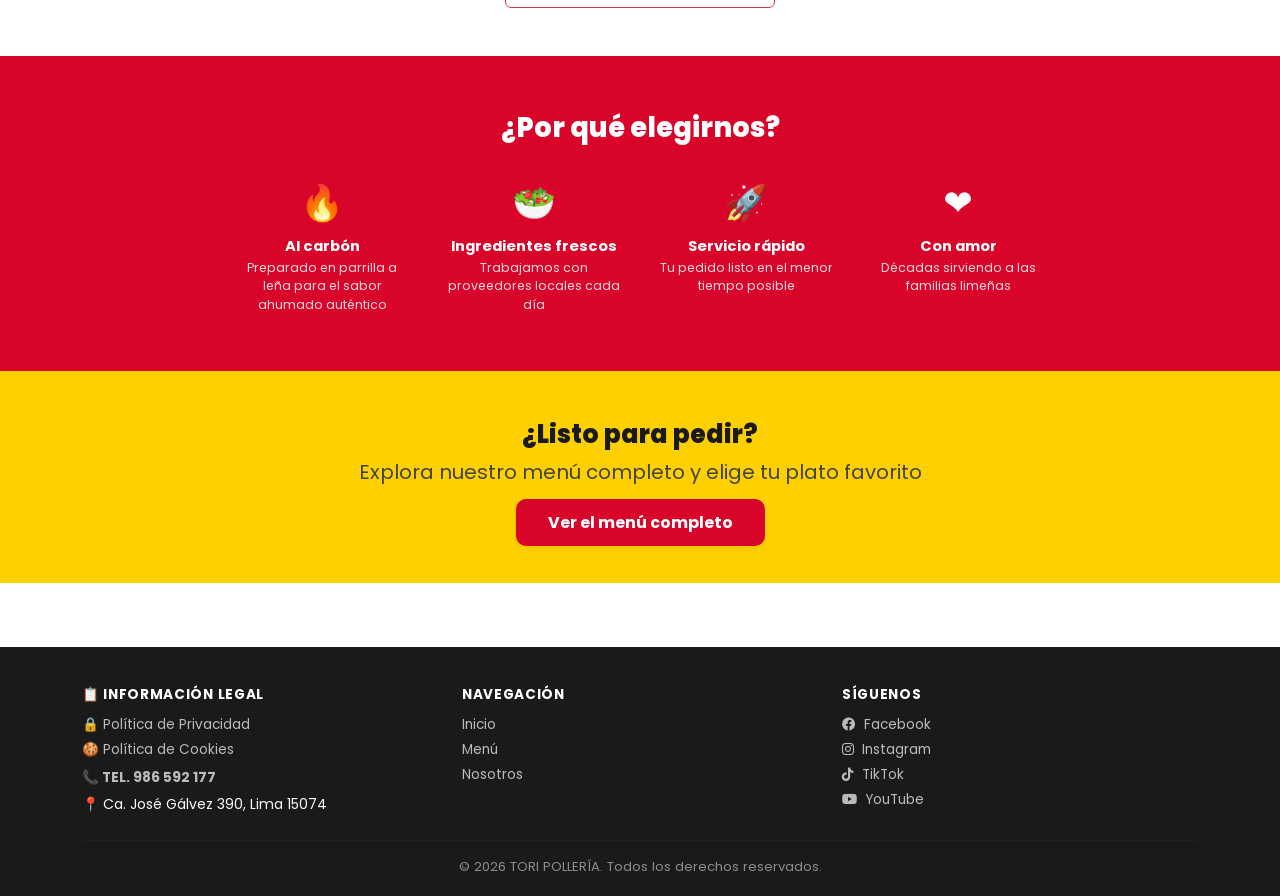
==== commit e5f9291e: "Interfaz mejorada y más cards" ====
--- a/index.html
+++ b/index.html
@@ -1,69 +1,48 @@
 <!DOCTYPE html>
 <html lang="es">
-
 <head>
   <meta charset="UTF-8" />
   <meta name="viewport" content="width=device-width, initial-scale=1.0" />
-  <meta name="description"
-    content="TORI Pollería - El mejor pollo a la brasa. Página principal independiente con estilo responsive." />
-  <title>TORI POLLERIA - Página Principal</title>
-  <link rel="stylesheet" href="https://cdn.jsdelivr.net/npm/bootstrap@5.3.8/dist/css/bootstrap.min.css" />
+  <meta name="description" content="TORI Pollería - El mejor pollo a la brasa. Página principal." />
+  <title>TORI POLLERÍA - Página Principal</title>
+  <!-- Bootstrap 5 & Fuentes -->
+  <link rel="stylesheet" href="https://cdn.jsdelivr.net/npm/bootstrap@5.3.3/dist/css/bootstrap.min.css" />
+  <link rel="stylesheet" href="https://cdnjs.cloudflare.com/ajax/libs/font-awesome/6.0.0/css/all.min.css" />
+  <link href="https://fonts.googleapis.com/css2?family=Poppins:wght@300;400;600;700;800&display=swap" rel="stylesheet" />
   <link rel="stylesheet" href="styles.css" />
-  <link href="https://fonts.googleapis.com/css2?family=Poppins:wght@300;400;600;700&display=swap" rel="stylesheet">
 </head>
-
 <body>
-  <!-- Navbar -->
-  <nav class="navbar navbar-expand-lg" style="background-color: #ffd000;" data-bs-theme="light">
+
+  <!-- Navbar Unificada -->
+  <nav class="navbar navbar-expand-lg navbar-light">
     <div class="container-fluid">
-      <a class="navbar-brand" href="#">
-        <img src="IMG/LOGO+2+ROJO.png" alt="Logo TORI Pollería" width="90" height="auto" />
+      <a class="navbar-brand" href="index.html">
+        <img src="IMG/LOGO+2+ROJO.png" alt="Logo TORI Pollería" />
       </a>
-      <button class="navbar-toggler" type="button" data-bs-toggle="collapse" data-bs-target="#navbarSupportedContent"
-        aria-controls="navbarSupportedContent" aria-expanded="false" aria-label="Toggle navigation">
+      <button class="navbar-toggler" type="button" data-bs-toggle="collapse" data-bs-target="#navbarMain" aria-controls="navbarMain" aria-expanded="false" aria-label="Toggle navigation">
         <span class="navbar-toggler-icon"></span>
       </button>
-      <div class="collapse navbar-collapse" id="navbarSupportedContent">
+      <div class="collapse navbar-collapse" id="navbarMain">
         <ul class="navbar-nav me-auto mb-2 mb-lg-0">
-          <li class="nav-item">
-            <a class="nav-link active" aria-current="page" href="#" data-bs-toggle="modal"
-              data-bs-target="#nosotrosModal">
-              <span class="LetraNegrita">👥 NOSOTROS</span>
-            </a>
-          </li>
+          <li class="nav-item"><a class="nav-link active fw-bold" href="index.html">🏠 INICIO</a></li>
+          <li class="nav-item"><a class="nav-link fw-bold" href="menu.html">🍗 MENÚ</a></li>
+          <li class="nav-item"><a class="nav-link fw-bold" href="nosotros.html">👥 NOSOTROS</a></li>
           <li class="nav-item dropdown">
-            <a class="nav-link dropdown-toggle" href="#" role="button" data-bs-toggle="dropdown"
-              aria-expanded="false">
-              <span class="LetraNegrita">PROMOS</span>
-            </a>
+            <a class="nav-link dropdown-toggle fw-bold" href="#" role="button" data-bs-toggle="dropdown">🎉 PROMOS</a>
             <ul class="dropdown-menu">
-              <li>
-                <hr class="dropdown-divider" />
-              </li>
-              <li><a class="dropdown-item" href="#" data-bs-toggle="modal" data-bs-target="#ultimasPromosModal"><span
-                    class="LetraNegrita">Ultimas Promociones</span></a></li>
+              <li><a class="dropdown-item fw-bold" href="#promociones">Ver Promociones</a></li>
             </ul>
           </li>
           <li class="nav-item">
-            <a class="nav-link" href="#" data-bs-toggle="modal" data-bs-target="#loginModal">
-              <span class="LetraNegrita">🔐 INICIAR SESIÓN</span>
-            </a>
+            <a class="nav-link fw-bold" href="#" data-bs-toggle="modal" data-bs-target="#loginModal">🔐 INICIAR SESIÓN</a>
           </li>
         </ul>
         <div class="d-flex align-items-center gap-2 flex-wrap">
-          <p class="mb-0 me-3"><b>¡BUSCANOS EN NUESTRAS REDES!</b></p>
-          <a href="#" class="social-link" aria-label="Facebook - Tori Pollería" target="_blank" rel="noopener noreferrer">
-            <img src="IMG/ICONO-FACEBOOK.png" alt="Facebook" width="24" height="24" />
-          </a>
-          <a href="#" class="social-link" aria-label="Instagram - Tori Pollería" target="_blank" rel="noopener noreferrer">
-            <img src="IMG/ICONO-INSTAGRAM.png" alt="Instagram" width="24" height="24" />
-          </a>
-          <a href="#" class="social-link" aria-label="TikTok - Tori Pollería" target="_blank" rel="noopener noreferrer">
-            <img src="IMG/ICONO-TIKTOK.png" alt="TikTok" width="24" height="24" />
-          </a>
-          <a href="#" class="social-link" aria-label="YouTube - Tori Pollería" target="_blank" rel="noopener noreferrer">
-            <img src="IMG/youGpng.png" alt="YouTube" width="24" height="24" />
-          </a>
+          <p class="mb-0 me-2 fw-bold" style="font-size:0.82rem;">¡SÍGUENOS!</p>
+          <a href="#" class="social-link" aria-label="Facebook" target="_blank" rel="noopener noreferrer"><img src="IMG/ICONO-FACEBOOK.png" alt="Facebook" width="20" height="20" /></a>
+          <a href="#" class="social-link" aria-label="Instagram" target="_blank" rel="noopener noreferrer"><img src="IMG/ICONO-INSTAGRAM.png" alt="Instagram" width="20" height="20" /></a>
+          <a href="#" class="social-link" aria-label="TikTok" target="_blank" rel="noopener noreferrer"><img src="IMG/ICONO-TIKTOK.png" alt="TikTok" width="20" height="20" /></a>
+          <a href="#" class="social-link" aria-label="YouTube" target="_blank" rel="noopener noreferrer"><img src="IMG/youGpng.png" alt="YouTube" width="20" height="20" /></a>
         </div>
       </div>
     </div>
@@ -73,162 +52,467 @@
   <div class="container-fluid px-0">
     <div id="carouselBanner" class="carousel slide" data-bs-ride="carousel">
       <div class="carousel-indicators">
-        <button type="button" data-bs-target="#carouselBanner" data-bs-slide-to="0" class="active"
-          aria-current="true" aria-label="Slide 1"></button>
-        <button type="button" data-bs-target="#carouselBanner" data-bs-slide-to="1" aria-label="Slide 2"></button>
-        <button type="button" data-bs-target="#carouselBanner" data-bs-slide-to="2" aria-label="Slide 3"></button>
+        <button type="button" data-bs-target="#carouselBanner" data-bs-slide-to="0" class="active"></button>
+        <button type="button" data-bs-target="#carouselBanner" data-bs-slide-to="1"></button>
+        <button type="button" data-bs-target="#carouselBanner" data-bs-slide-to="2"></button>
       </div>
       <div class="carousel-inner">
         <div class="carousel-item active">
           <img src="IMG/toriii.png" class="d-block w-100" alt="Ambiente familiar" loading="lazy" />
+          <div class="carousel-caption d-none d-md-block" style="background:rgba(0,0,0,0.5);border-radius:10px;padding:1rem 1.5rem;">
+            <h5 class="fw-bold fs-4">El sabor que une familias 🍗</h5>
+            <p>El mejor pollo a la brasa de Lima, preparado al carbón.</p>
+          </div>
         </div>
         <div class="carousel-item">
           <img src="IMG/bannertori.png" class="d-block w-100" alt="Plato principal" loading="lazy" />
+          <div class="carousel-caption d-none d-md-block" style="background:rgba(0,0,0,0.5);border-radius:10px;padding:1rem 1.5rem;">
+            <h5 class="fw-bold fs-4">Parrillas de primera 🔥</h5>
+            <p>Churrasco, marucha, chuleta — todo a la brasa.</p>
+          </div>
         </div>
         <div class="carousel-item">
           <img src="IMG/banners.png" class="d-block w-100" alt="Promoción especial" loading="lazy" />
-        </div>
-      </div>
-      <button class="carousel-control-prev" type="button" data-bs-target="#carouselBanner" data-bs-slide="prev">
-        <span class="carousel-control-prev-icon" aria-hidden="true"></span>
-        <span class="visually-hidden">Anterior</span>
-      </button>
-      <button class="carousel-control-next" type="button" data-bs-target="#carouselBanner" data-bs-slide="next">
-        <span class="carousel-control-next-icon" aria-hidden="true"></span>
-        <span class="visually-hidden">Siguiente</span>
-      </button>
-    </div>
-  </div>
-
-  <!-- Main Content -->
-  <main class="container text-center py-4">
-    <div class="mb-3">
-      <img src="IMG/TRES+PLATOS.webp" class="img-fluid rounded" alt="Platos TORI" />
-    </div>
-    <h3 class="text-danger fw-bold mb-3">
-      🍗✨ DESCUBRE TODO LO QUE TENEMOS PARA TI ✨🍗
-    </h3>
-    <p class="lead">
-      El mejor pollo a la brasa 🔥, papas fritas doraditas 🍟, chaufa delicioso 🍚, ensaladas frescas 🥗 y nuestras ya
-      famosas salsas MT 🌶️ ¡y mucho más!
-    </p>
-  </main>
-
+          <div class="carousel-caption d-none d-md-block" style="background:rgba(0,0,0,0.5);border-radius:10px;padding:1rem 1.5rem;">
+            <h5 class="fw-bold fs-4">¡Nuevas promociones! 🎉</h5>
+            <p>Combos familiares y especiales a precios increíbles.</p>
+          </div>
+        </div>
+      </div>
+      <button class="carousel-control-prev" type="button" data-bs-target="#carouselBanner" data-bs-slide="prev"><span class="carousel-control-prev-icon"></span></button>
+      <button class="carousel-control-next" type="button" data-bs-target="#carouselBanner" data-bs-slide="next"><span class="carousel-control-next-icon"></span></button>
+    </div>
+  </div>
+
+  <!-- Categorías rápidas -->
+  <div class="quick-cats">
+    <a href="menu.html" class="quick-cat"><span class="cat-icon">🐔</span>Pollos</a>
+    <a href="menu.html" class="quick-cat"><span class="cat-icon">🔥</span>Parrillas</a>
+    <a href="menu.html" class="quick-cat"><span class="cat-icon">🎁</span>Combos</a>
+    <a href="menu.html" class="quick-cat"><span class="cat-icon">🍟</span>Acompañam.</a>
+    <a href="menu.html" class="quick-cat"><span class="cat-icon">🥤</span>Bebidas</a>
+  </div>
+
+  <!-- Intro -->
+  <section class="intro-section">
+    <div class="container">
+      <img src="IMG/TRES+PLATOS.webp" class="img-fluid rounded mb-4" alt="Platos TORI" style="max-height:340px;object-fit:cover;" />
+      <h3>DESCUBRE TODO LO QUE TENEMOS PARA TI</h3>
+      <p class="lead fw-normal">El mejor pollo a la brasa, papas fritas doraditas, chaufa delicioso, ensaladas frescas y nuestras famosas salsas ¡y mucho más!</p>
+      <a href="menu.html" class="btn btn-danger fw-bold px-4 py-2 mt-2">Ver el menú completo →</a>
+    </div>
+  </section>
+
+  <!-- Banner Central -->
   <div class="banner-imagen-principal">
-    <img src="IMG/edit+mesa+familia+cenital+manos.jpg" alt="Banner principal" class="img-fluid w-100" loading="lazy" />
-  </div>
-  <br>
-
-  <!-- Promociones Section -->
-  <section id="promociones" class="py-4">
-    <div class="container text-center py-4">
-      <h2 class="text-danger fw-bold mb-3">🔥 ¡CHECA NUESTRAS PROMOCIONES! 🔥</h2>
-      <h4 class="text-warning fw-bold mb-4">🍗 ¡No te lo pierdas! 🎉</h4>
-    </div>
-    <div class="container-fluid my-5">
-      <div class="cards-grid-container">
-        <div class="grid-card">
-          <div class="card-media">
-            <img src="IMG/card1.webp" alt="Promo 1" />
-          </div>
-          <div class="card-body p-4">
-            <h5 class="fw-bold">Promo Familiar</h5>
-            <p class="text-muted">Pollo + acompañamientos para compartir en familia.</p>
-          </div>
-        </div>
-        <div class="grid-card">
-          <div class="card-media">
-            <img src="IMG/card2.webp" alt="Promo 2" />
-          </div>
-          <div class="card-body p-4">
-            <h5 class="fw-bold">Combo Especial</h5>
-            <p class="text-muted">Plato + bebida + postre con un precio especial.</p>
-          </div>
-        </div>
+    <img src="IMG/edit+mesa+familia+cenital+manos.jpg" class="w-100" alt="Mesa familiar" loading="lazy" />
+  </div>
+
+  <!-- Promociones -->
+  <section id="promociones" class="promos-section">
+    <div class="container">
+      <div class="section-heading">
+        <h2>🔥 ¡NUESTRAS PROMOCIONES! 🔥</h2>
+        <p>Combos y ofertas especiales preparados con amor</p>
+      </div>
+      <div class="promos-grid">
+        <!-- Card 1 -->
+        <div class="promo-card">
+          <div class="promo-img-wrap">
+            <span class="promo-badge">🔥 Hot</span>
+            <img src="IMG/card1.webp" alt="Promo Familiar" loading="lazy" />
+          </div>
+          <div class="promo-body">
+            <h5>Promo Familiar</h5>
+            <p>1 pollo entero + papas + ensalada + 2 gaseosas. Perfecto para compartir en familia.</p>
+          </div>
+          <div class="promo-footer">
+            <span class="promo-precio">S/. 72.00</span>
+            <button type="button" class="btn-promo border-0" data-bs-toggle="modal" data-bs-target="#promoModal1">Ver más</button>
+          </div>
+        </div>
+        <!-- Card 2 -->
+        <div class="promo-card">
+          <div class="promo-img-wrap">
+            <span class="promo-badge">⭐ Top</span>
+            <img src="IMG/card2.webp" alt="Combo Especial" loading="lazy" />
+          </div>
+          <div class="promo-body">
+            <h5>Combo Especial</h5>
+            <p>Plato + bebida + postre a precio especial. La opción más completa del menú.</p>
+          </div>
+          <div class="promo-footer">
+            <span class="promo-precio">S/. 38.00</span>
+            <button type="button" class="btn-promo border-0" data-bs-toggle="modal" data-bs-target="#promoModal2">Ver más</button>
+          </div>
+        </div>
+        <!-- Card 3 -->
+        <div class="promo-card">
+          <div class="promo-img-wrap">
+            <span class="promo-badge">💑 Pareja</span>
+            <img src="IMG/card3.webp" alt="Combo Pareja" loading="lazy" />
+          </div>
+          <div class="promo-body">
+            <h5>Combo Pareja</h5>
+            <p>1/2 pollo + chuleta a la parrilla + 2 papas + 2 bebidas. ¡La cita perfecta!</p>
+          </div>
+          <div class="promo-footer">
+            <span class="promo-precio">S/. 52.00</span>
+            <button type="button" class="btn-promo border-0" data-bs-toggle="modal" data-bs-target="#promoModal3">Ver más</button>
+          </div>
+        </div>
+        <!-- Card 4 -->
+        <div class="promo-card">
+          <div class="promo-img-wrap">
+            <span class="promo-badge">🆕 Nuevo</span>
+            <img src="IMG/card4.png" alt="Combo TORI" loading="lazy" />
+          </div>
+          <div class="promo-body">
+            <h5>Combo TORI</h5>
+            <p>1/4 pollo + anticuchos + salchipapa + bebida. El favorito de nuestros clientes.</p>
+          </div>
+          <div class="promo-footer">
+            <span class="promo-precio">S/. 38.00</span>
+            <button type="button" class="btn-promo border-0" data-bs-toggle="modal" data-bs-target="#promoModal4">Ver más</button>
+          </div>
+        </div>
+        <!-- Card 5 -->
+        <div class="promo-card">
+          <div class="promo-img-wrap">
+            
+            <img src="IMG/card5.webp" alt="Combo Sanguchazo" loading="lazy" />
+          </div>
+          <div class="promo-body">
+            <h5>Combo Sanguchazo</h5>
+            <p>1 sanguchazo de Pollo + 1 gaseosa 500 ml. Uno de los mejores.</p>
+          </div>
+          <div class="promo-footer">
+            <span class="promo-precio">S/. 25.00</span>
+            <button type="button" class="btn-promo border-0" data-bs-toggle="modal" data-bs-target="#promoModal5">Ver más</button>
+          </div>
+        </div>
+        <!-- Card 6 -->
+        <div class="promo-card">
+          <div class="promo-img-wrap">
+            
+            <img src="IMG/card6.webp" alt="Combo Rico's" loading="lazy" />
+          </div>
+          <div class="promo-body">
+            <h5>TORI Burger</h5>
+            <p>1 Hamburguesa doble con queso cheddar, cebolla blanca y pickles. Acompañada de papas fritas. Ideal para un gran antojo.</p>
+          </div>
+          <div class="promo-footer">
+            <span class="promo-precio">S/. 30.50</span>
+            <button type="button" class="btn-promo border-0" data-bs-toggle="modal" data-bs-target="#promoModal6">Ver más</button>
+          </div>
+        </div>
+        <!-- Card 7 -->
+        <div class="promo-card">
+          <div class="promo-img-wrap">
+            
+            <img src="IMG/card7.jpg" alt="Combo Rico's" loading="lazy" />
+          </div>
+          <div class="promo-body">
+            <h5>Para Picar</h5>
+            <p>7 tekeños clásicos + guacamole. Perfecto para comenzar.</p>
+          </div>
+          <div class="promo-footer">
+            <span class="promo-precio">S/. 28.00</span>
+            <button type="button" class="btn-promo border-0" data-bs-toggle="modal" data-bs-target="#promoModal7">Ver más</button>
+          </div>
+        </div>
+      </div>
+      <div class="text-center mt-5">
+        <a href="menu.html" class="btn btn-outline-danger fw-bold px-4 py-2">Ver todos los productos →</a>
       </div>
     </div>
   </section>
 
+  <!-- ¿Por qué elegirnos? -->
+  <section class="porques">
+    <div class="container">
+      <h2>¿Por qué elegirnos?</h2>
+      <div class="features">
+        <div class="feature"><div class="icon">🔥</div><h6>Al carbón</h6><p>Preparado en parrilla a leña para el sabor ahumado auténtico</p></div>
+        <div class="feature"><div class="icon">🥗</div><h6>Ingredientes frescos</h6><p>Trabajamos con proveedores locales cada día</p></div>
+        <div class="feature"><div class="icon">🚀</div><h6>Servicio rápido</h6><p>Tu pedido listo en el menor tiempo posible</p></div>
+        <div class="feature"><div class="icon">❤️</div><h6>Con amor</h6><p>Décadas sirviendo a las familias limeñas</p></div>
+      </div>
+    </div>
+  </section>
+
+  <!-- CTA final -->
+  <section class="cta-section">
+    <h2>¿Listo para pedir?</h2>
+    <p class="fs-5">Explora nuestro menú completo y elige tu plato favorito</p>
+    <a href="menu.html" class="btn-cta shadow-sm">Ver el menú completo</a>
+  </section>
+
   <!-- Footer -->
-  <footer class="bg-body-tertiary py-5">
+  <footer>
     <div class="container">
-      <div class="footer-flex-container d-flex flex-column flex-md-row justify-content-between align-items-start gap-4">
-        <div class="footer-section flex-fill">
-          <h5 class="text-danger fw-bold mb-3">📋 INFORMACIÓN LEGAL</h5>
-          <div class="d-flex flex-column gap-2">
-            <a href="#" class="text-decoration-none">🔒 Política de Privacidad</a>
-            <a href="#" class="text-decoration-none">🍪 Política de Cookies</a>
-            <a href="tel:986592177" class="text-decoration-none">📞 TEL. 986 592 177</a>
-          </div>
-        </div>
-      </div>
-      <hr class="my-4">
-      <div class="d-flex justify-content-center">
-        <p class="text-center fs-6 mb-0">
-          © 2025 TORI POLLERIA. Todos los derechos reservados.
-        </p>
-      </div>
+      <div class="row gy-4">
+        <div class="col-12 col-md-4">
+          <h5>📋 Información Legal</h5>
+          <a href="#">🔒 Política de Privacidad</a>
+          <a href="#">🍪 Política de Cookies</a>
+          <a href="tel:986592177" class="fw-bold mt-2">📞 TEL. 986 592 177</a>
+          <span class="small text-light d-block mt-1">📍 Ca. José Gálvez 390, Lima 15074</span>
+        </div>
+        <div class="col-6 col-md-4">
+          <h5>Navegación</h5>
+          <a href="index.html">Inicio</a>
+          <a href="menu.html">Menú</a>
+          <a href="nosotros.html">Nosotros</a>
+        </div>
+        <div class="col-6 col-md-4">
+          <h5>Síguenos</h5>
+          <a href="#"><i class="fab fa-facebook me-1"></i> Facebook</a>
+          <a href="#"><i class="fab fa-instagram me-1"></i> Instagram</a>
+          <a href="#"><i class="fab fa-tiktok me-1"></i> TikTok</a>
+          <a href="#"><i class="fab fa-youtube me-1"></i> YouTube</a>
+        </div>
+      </div>
+      <hr>
+      <p class="text-center mb-0 text-white-50" style="font-size:0.82rem;">© 2026 TORI POLLERÍA. Todos los derechos reservados.</p>
     </div>
   </footer>
 
-  <!-- Modals -->
-  <div class="modal fade" id="loginModal" tabindex="-1" aria-labelledby="loginModalLabel" aria-hidden="true">
-    <div class="modal-dialog">
-      <div class="modal-content">
-        <div class="modal-header">
-          <h5 class="modal-title" id="loginModalLabel">Iniciar Sesión</h5>
-          <button type="button" class="btn-close" data-bs-dismiss="modal" aria-label="Close"></button>
-        </div>
-        <div class="modal-body">
-          <form>
-            <div class="mb-3">
-              <label for="email" class="form-label">Correo Electrónico</label>
-              <input type="email" class="form-control" id="email" placeholder="Ingresa tu email">
+  <!-- Modal Login -->
+  <div class="modal fade" id="loginModal" tabindex="-1" aria-hidden="true">
+    <div class="modal-dialog modal-dialog-centered">
+      <div class="modal-content">
+        <div class="modal-header bg-danger text-white">
+          <h5 class="modal-title">🔐 Iniciar Sesión</h5>
+          <button type="button" class="btn-close btn-close-white" data-bs-dismiss="modal"></button>
+        </div>
+        <div class="modal-body">
+          <div class="mb-3">
+            <label class="form-label fw-semibold">Correo Electrónico</label>
+            <div class="input-group">
+              <span class="input-group-text"><i class="fa-solid fa-envelope"></i></span>
+              <input type="email" class="form-control" placeholder="nombre@ejemplo.com">
             </div>
-            <div class="mb-3">
-              <label for="password" class="form-label">Contraseña</label>
-              <input type="password" class="form-control" id="password" placeholder="Ingresa tu contraseña">
+          </div>
+          <div class="mb-3">
+            <label class="form-label fw-semibold">Contraseña</label>
+            <div class="input-group">
+              <span class="input-group-text"><i class="fa-solid fa-lock"></i></span>
+              <input type="password" class="form-control" placeholder="••••••••">
             </div>
-          </form>
-        </div>
-        <div class="modal-footer">
-          <button type="button" class="btn btn-secondary" data-bs-dismiss="modal">Cerrar</button>
-          <button type="button" class="btn btn-primary">Iniciar Sesión</button>
-        </div>
-      </div>
-    </div>
-  </div>
-
-  <div class="modal fade" id="nosotrosModal" tabindex="-1" aria-labelledby="nosotrosModalLabel" aria-hidden="true">
-    <div class="modal-dialog modal-dialog-centered">
-      <div class="modal-content">
-        <div class="modal-header">
-          <h5 class="modal-title" id="nosotrosModalLabel">Nosotros</h5>
-          <button type="button" class="btn-close" data-bs-dismiss="modal" aria-label="Close"></button>
-        </div>
-        <div class="modal-body">
-          <p>TORI Pollería ofrece lo mejor del pollo a la brasa, con recetas y sabor único.</p>
-        </div>
-      </div>
-    </div>
-  </div>
-
-  <div class="modal fade" id="ultimasPromosModal" tabindex="-1" aria-labelledby="ultimasPromosModalLabel" aria-hidden="true">
-    <div class="modal-dialog modal-dialog-centered">
-      <div class="modal-content">
-        <div class="modal-header">
-          <h5 class="modal-title" id="ultimasPromosModalLabel">Últimas Promociones</h5>
-          <button type="button" class="btn-close" data-bs-dismiss="modal" aria-label="Close"></button>
-        </div>
-        <div class="modal-body">
-          <p>Aquí puedes ver nuestras ofertas más recientes y elegir tu combo ideal.</p>
-        </div>
-      </div>
-    </div>
-  </div>
-
-  <script src="https://cdn.jsdelivr.net/npm/bootstrap@5.3.8/dist/js/bootstrap.bundle.min.js"></script>
-  <script src="script.js"></script>
+          </div>
+          <button type="button" class="btn btn-danger w-100 fw-bold py-2">Iniciar Sesión</button>
+        </div>
+        <div class="modal-footer justify-content-center bg-light">
+          <p class="small mb-0">¿No tienes cuenta? <a href="#" class="text-danger fw-bold text-decoration-none">Regístrate aquí</a></p>
+        </div>
+      </div>
+    </div>
+  </div>
+
+  <!-- ========================================== -->
+  <!--        MODALES DE LAS PROMOCIONES          -->
+  <!-- ========================================== -->
+
+  <!-- Modal Promo 1: Promo Familiar -->
+  <div class="modal fade" id="promoModal1" tabindex="-1" aria-hidden="true">
+    <div class="modal-dialog modal-dialog-centered">
+      <div class="modal-content">
+        <div class="modal-header bg-danger text-white">
+          <h5 class="modal-title fw-bold">🔥 Promo Familiar</h5>
+          <button type="button" class="btn-close btn-close-white" data-bs-dismiss="modal"></button>
+        </div>
+        <div class="modal-body">
+          <img src="IMG/card1.webp" class="img-fluid rounded mb-3 w-100" alt="Promo Familiar" style="max-height: 250px; object-fit: cover;" />
+          <h4 class="text-danger fw-bold mb-3">S/. 72.00</h4>
+          <p class="text-muted">Disfruta del auténtico sabor al carbón en la comodidad de tu hogar o en nuestro local con este super combo pensado para toda la familia.</p>
+          <hr />
+          <h6 class="fw-bold"><i class="fa-solid fa-utensils text-danger me-2"></i>¿Qué incluye esta promo?</h6>
+          <ul class="list-unstyled ms-3">
+            <li><i class="fa-solid fa-check text-success me-2"></i> 1 Pollo entero a la brasa dorado a la perfección</li>
+            <li><i class="fa-solid fa-check text-success me-2"></i> Porción familiar de papas fritas crujientes</li>
+            <li><i class="fa-solid fa-check text-success me-2"></i> Ensalada fresca familiar (clásica de pollería)</li>
+            <li><i class="fa-solid fa-check text-success me-2"></i> 2 Gaseosas medianas a elección</li>
+            <li><i class="fa-solid fa-check text-success me-2"></i> Salsas de la casa ilimitadas (ají, mayonesa, mostaza)</li>
+          </ul>
+        </div>
+        <div class="modal-footer bg-light">
+          <button type="button" class="btn btn-secondary fw-bold" data-bs-dismiss="modal">Cerrar</button>
+          <a href="#" class="btn btn-danger fw-bold px-4">Ordenar Ahora</a>
+        </div>
+      </div>
+    </div>
+  </div>
+
+  <!-- Modal Promo 2: Combo Especial -->
+  <div class="modal fade" id="promoModal2" tabindex="-1" aria-hidden="true">
+    <div class="modal-dialog modal-dialog-centered">
+      <div class="modal-content">
+        <div class="modal-header bg-danger text-white">
+          <h5 class="modal-title fw-bold">⭐ Combo Especial</h5>
+          <button type="button" class="btn-close btn-close-white" data-bs-dismiss="modal"></button>
+        </div>
+        <div class="modal-body">
+          <img src="IMG/card2.webp" class="img-fluid rounded mb-3 w-100" alt="Combo Especial" style="max-height: 250px; object-fit: cover;" />
+          <h4 class="text-danger fw-bold mb-3">S/. 38.00</h4>
+          <p class="text-muted">Nuestra opción individual más completa. Diseñada para calmar el antojo con la combinación perfecta de fondo, bebida y un dulce final.</p>
+          <hr />
+          <h6 class="fw-bold"><i class="fa-solid fa-utensils text-danger me-2"></i>¿Qué incluye esta promo?</h6>
+          <ul class="list-unstyled ms-3">
+            <li><i class="fa-solid fa-check text-success me-2"></i> 1/4 de Pollo a la brasa (pechuga o pierna)</li>
+            <li><i class="fa-solid fa-check text-success me-2"></i> Porción personal de papas fritas + ensalada</li>
+            <li><i class="fa-solid fa-check text-success me-2"></i> 1 Bebida helada a elección</li>
+            <li><i class="fa-solid fa-check text-success me-2"></i> 1 Postre del día de la casa</li>
+          </ul>
+        </div>
+        <div class="modal-footer bg-light">
+          <button type="button" class="btn btn-secondary fw-bold" data-bs-dismiss="modal">Cerrar</button>
+          <a href="#" class="btn btn-danger fw-bold px-4">Ordenar Ahora</a>
+        </div>
+      </div>
+    </div>
+  </div>
+
+  <!-- Modal Promo 3: Combo Pareja -->
+  <div class="modal fade" id="promoModal3" tabindex="-1" aria-hidden="true">
+    <div class="modal-dialog modal-dialog-centered">
+      <div class="modal-content">
+        <div class="modal-header bg-danger text-white">
+          <h5 class="modal-title fw-bold">💑 Combo Pareja</h5>
+          <button type="button" class="btn-close btn-close-white" data-bs-dismiss="modal"></button>
+        </div>
+        <div class="modal-body">
+          <img src="IMG/card3.webp" class="img-fluid rounded mb-3 w-100" alt="Combo Pareja" style="max-height: 250px; object-fit: cover;" />
+          <h4 class="text-danger fw-bold mb-3">S/. 52.00</h4>
+          <p class="text-muted">¡La cita perfecta para los amantes de las brasas! Combina nuestro tierno pollo con el toque ahumado de una chuleta parrillera de primera.</p>
+          <hr />
+          <h6 class="fw-bold"><i class="fa-solid fa-utensils text-danger me-2"></i>¿Qué incluye esta promo?</h6>
+          <ul class="list-unstyled ms-3">
+            <li><i class="fa-solid fa-check text-success me-2"></i> 1/2 Pollo a la brasa jugoso</li>
+            <li><i class="fa-solid fa-check text-success me-2"></i> 1 Chuleta grande a la parrilla seleccionada</li>
+            <li><i class="fa-solid fa-check text-success me-2"></i> 2 Porciones de papas fritas doradas</li>
+            <li><i class="fa-solid fa-check text-success me-2"></i> 1 Ensalada mediana para compartir</li>
+            <li><i class="fa-solid fa-check text-success me-2"></i> 2 Bebidas personales bien heladas</li>
+          </ul>
+        </div>
+        <div class="modal-footer bg-light">
+          <button type="button" class="btn btn-secondary fw-bold" data-bs-dismiss="modal">Cerrar</button>
+          <a href="#" class="btn btn-danger fw-bold px-4">Ordenar Ahora</a>
+        </div>
+      </div>
+    </div>
+  </div>
+
+  <!-- Modal Promo 4: Combo TORI -->
+  <div class="modal fade" id="promoModal4" tabindex="-1" aria-hidden="true">
+    <div class="modal-dialog modal-dialog-centered">
+      <div class="modal-content">
+        <div class="modal-header bg-danger text-white">
+          <h5 class="modal-title fw-bold">🆕 Combo TORI</h5>
+          <button type="button" class="btn-close btn-close-white" data-bs-dismiss="modal"></button>
+        </div>
+        <div class="modal-body">
+          <img src="IMG/card4.png" class="img-fluid rounded mb-3 w-100" alt="Combo Rico's" style="max-height: 250px; object-fit: cover;" />
+          <h4 class="text-danger fw-bold mb-3">S/. 38.00</h4>
+          <p class="text-muted">¿No te decides por un solo plato? El Combo TORI es el favorito absoluto porque junta lo mejor de tres mundos peruanos en una sola bandeja.</p>
+          <hr />
+          <h6 class="fw-bold"><i class="fa-solid fa-utensils text-danger me-2"></i>¿Qué incluye esta promo?</h6>
+          <ul class="list-unstyled ms-3">
+            <li><i class="fa-solid fa-check text-success me-2"></i> 1/4 de Pollo a la brasa clásico</li>
+            <li><i class="fa-solid fa-check text-success me-2"></i> 2 Palitos de anticuchos de corazón bien sazonados</li>
+            <li><i class="fa-solid fa-check text-success me-2"></i> Base de salchipapa crujiente</li>
+            <li><i class="fa-solid fa-check text-success me-2"></i> 1 Bebida personal a elección</li>
+          </ul>
+        </div>
+        <div class="modal-footer bg-light">
+          <button type="button" class="btn btn-secondary fw-bold" data-bs-dismiss="modal">Cerrar</button>
+          <a href="#" class="btn btn-danger fw-bold px-4">Ordenar Ahora</a>
+        </div>
+      </div>
+    </div>
+  </div>
+
+  <!-- Modal Promo 5: Promo Sanguchazo -->
+  <div class="modal fade" id="promoModal5" tabindex="-1" aria-hidden="true">
+    <div class="modal-dialog modal-dialog-centered">
+      <div class="modal-content">
+        <div class="modal-header bg-danger text-white">
+          <h5 class="modal-title fw-bold">Promo Sanguchazo</h5>
+          <button type="button" class="btn-close btn-close-white" data-bs-dismiss="modal"></button>
+        </div>
+        <div class="modal-body">
+          <img src="IMG/card5.webp" class="img-fluid rounded mb-3 w-100" alt="Combo TORI" style="max-height: 250px; object-fit: cover;" />
+          <h4 class="text-danger fw-bold mb-3">S/. 25.00</h4>
+          <p class="text-muted">Promo Sanguchazo es el ideal para un gran antojo porque es una versión mejorada de un Sandwich al estilo TORI.</p>
+          <hr />
+          <h6 class="fw-bold"><i class="fa-solid fa-utensils text-danger me-2"></i>¿Qué incluye esta promo?</h6>
+          <ul class="list-unstyled ms-3">
+            <li><i class="fa-solid fa-check text-success me-2"></i> 1 Sanguchazo al estilo TORI</li>
+            <li><i class="fa-solid fa-check text-success me-2"></i> 1 gaseosa de 500 ml</li>
+          </ul>
+        </div>
+        <div class="modal-footer bg-light">
+          <button type="button" class="btn btn-secondary fw-bold" data-bs-dismiss="modal">Cerrar</button>
+          <a href="#" class="btn btn-danger fw-bold px-4">Ordenar Ahora</a>
+        </div>
+      </div>
+    </div>
+  </div>
+
+  <!-- Modal Promo 6: TORI Burger -->
+  <div class="modal fade" id="promoModal6" tabindex="-1" aria-hidden="true">
+    <div class="modal-dialog modal-dialog-centered">
+      <div class="modal-content">
+        <div class="modal-header bg-danger text-white">
+          <h5 class="modal-title fw-bold">TORI Burger</h5>
+          <button type="button" class="btn-close btn-close-white" data-bs-dismiss="modal"></button>
+        </div>
+        <div class="modal-body">
+          <img src="IMG/card6.webp" class="img-fluid rounded mb-3 w-100" alt="Combo Rico's" style="max-height: 250px; object-fit: cover;" />
+          <h4 class="text-danger fw-bold mb-3">S/. 30.50</h4>
+          <p class="text-muted">¨Si buscas una hamburguesa bien taypá con la mejora calidad, TORI Burger es para ti. Con ingredientes de alta calidad y a nuestro estilo unico puedes disfrutar de una buena hamburguesa.</p>
+          <hr />
+          <h6 class="fw-bold"><i class="fa-solid fa-utensils text-danger me-2"></i>¿Qué incluye esta promo?</h6>
+          <ul class="list-unstyled ms-3">
+            <li><i class="fa-solid fa-check text-success me-2"></i>1 Hamburguesa doble con queso cheddar, cebolla blanca y pickles</li>
+            <li><i class="fa-solid fa-check text-success me-2"></i>Papas fritas crugientes</li>
+          </ul>
+        </div>
+        <div class="modal-footer bg-light">
+          <button type="button" class="btn btn-secondary fw-bold" data-bs-dismiss="modal">Cerrar</button>
+          <a href="#" class="btn btn-danger fw-bold px-4">Ordenar Ahora</a>
+        </div>
+      </div>
+    </div>
+  </div>
+
+  <!-- Modal Promo 7: Para Picar -->
+  <div class="modal fade" id="promoModal7" tabindex="-1" aria-hidden="true">
+    <div class="modal-dialog modal-dialog-centered">
+      <div class="modal-content">
+        <div class="modal-header bg-danger text-white">
+          <h5 class="modal-title fw-bold">Para Picar</h5>
+          <button type="button" class="btn-close btn-close-white" data-bs-dismiss="modal"></button>
+        </div>
+        <div class="modal-body">
+          <img src="IMG/card7.jpg" class="img-fluid rounded mb-3 w-100" alt="Combo Rico's" style="max-height: 250px; object-fit: cover;" />
+          <h4 class="text-danger fw-bold mb-3">S/. 28.00</h4>
+          <p class="text-muted">Esta es la mejor forma de empezar una buena orden o compartir con amigos mientras rompen el hielo.</p>
+          <hr />
+          <h6 class="fw-bold"><i class="fa-solid fa-utensils text-danger me-2"></i>¿Qué incluye esta promo?</h6>
+          <ul class="list-unstyled ms-3">
+            <li><i class="fa-solid fa-check text-success me-2"></i> 7 tekeños clásicos</li>
+            <li><i class="fa-solid fa-check text-success me-2"></i> Salsa de guacamole</li>
+          </ul>
+        </div>
+        <div class="modal-footer bg-light">
+          <button type="button" class="btn btn-secondary fw-bold" data-bs-dismiss="modal">Cerrar</button>
+          <a href="#" class="btn btn-danger fw-bold px-4">Ordenar Ahora</a>
+        </div>
+      </div>
+    </div>
+  </div>
+  <script src="https://cdn.jsdelivr.net/npm/bootstrap@5.3.3/dist/js/bootstrap.bundle.min.js"></script>
+  <script src="main.js"></script>
 </body>
-
-</html>
+</html>
--- a/styles.css
+++ b/styles.css
@@ -1,159 +1,547 @@
-.LetraNegrita {
-    font-weight: normal;
-    transition: font-weight 0.0s linear;
-}
-
-.LetraNegrita:hover {
-    font-weight: bold;
-}
-
+/* ── VARIABLES GLOBALES ── */
 :root {
-    --color-primary: #d90429;
-    --color-accent: #ffedd5;
-    --color-muted: #6c757d;
-    --bg: #ffffff;
-    --radius: 12px;
-    --card-shadow: 0 6px 18px rgba(13, 20, 30, 0.08);
-}
-
-html,
+  --rojo: #d90429;
+  --amarillo: #ffd000;
+  --oscuro: #1a1a1a;
+  --gris-suave: #f7f7f7;
+  --radio: 14px;
+}
+
+/* ── ESTILOS BASE ── */
 body {
-    height: 100%;
-    background: var(--bg);
-    font-family: 'Poppins', system-ui, -apple-system, 'Segoe UI', Roboto, 'Helvetica Neue', Arial;
-    color: #222;
-}
-
-/* Navbar */
+  font-family: 'Poppins', system-ui, sans-serif;
+  background: #fff;
+  color: var(--oscuro);
+}
+
+h2, h3, h4 {
+  font-weight: 800;
+  color: var(--blanco);
+}
+
+/* ── NAVBAR UNIFICADA (Inicio, Menú y Nosotros) ── */
 .navbar {
-    box-shadow: 0 2px 8px rgba(13, 20, 30, 0.04);
-}
-
+  background-color: var(--amarillo) !important;
+  box-shadow: 0 2px 10px rgba(0,0,0,0.1);
+}
 .navbar .navbar-brand img {
-    height: 64px;
-    width: auto;
-}
-
+  height: 64px;
+  width: auto;
+}
 .navbar .nav-link {
-    padding: 0.6rem 0.9rem;
-    font-weight: 600;
-    color: #111;
-}
-
+  font-weight: 600;
+  color: #111 !important;
+  padding: 0.6rem 0.9rem;
+}
 .navbar .nav-link:hover {
-    opacity: 0.92;
-}
-
+  color: var(--rojo) !important;
+}
 .navbar .social-link {
-    display: inline-flex;
-    align-items: center;
-    justify-content: center;
-    width: 34px;
-    height: 34px;
-    border-radius: 50%;
-    background-color: rgba(255, 255, 255, 0.88);
-    color: #111;
-    text-decoration: none;
-    font-size: 1rem;
-    box-shadow: 0 2px 10px rgba(0, 0, 0, 0.08);
-}
-
+  display: inline-flex;
+  align-items: center;
+  justify-content: center;
+  width: 34px;
+  height: 34px;
+  border-radius: 50%;
+  background: rgba(255,255,255,0.88);
+  box-shadow: 0 2px 10px rgba(0,0,0,0.08);
+  text-decoration: none;
+  transition: transform 0.18s;
+}
 .navbar .social-link:hover {
-    transform: translateY(-1px);
-}
-
-/* Cards promociones */
-.cards-grid-container {
-    display: grid;
-    grid-template-columns: repeat(auto-fit, minmax(280px, 1fr));
-    gap: 2rem;
-    padding: 2rem;
-    max-width: 1400px;
-    margin: 0 auto;
-}
-
-.grid-card {
-    border-radius: var(--radius);
-    overflow: hidden;
-    display: flex;
-    flex-direction: column;
-    height: 100%;
-    transition: transform 0.28s cubic-bezier(.2, .9, .2, 1), box-shadow 0.28s;
-    border: none;
-    box-shadow: var(--card-shadow);
-}
-
-.grid-card:hover {
-    transform: translateY(-5px);
-    box-shadow: 0 8px 15px rgba(0, 0, 0, 0.12);
-}
-
-.grid-card .card-media {
-    width: 100%;
-    aspect-ratio: 4 / 3;
-    overflow: hidden;
-    background-color: #f0f0f0;
-}
-
-.grid-card .card-media img {
-    width: 100%;
-    height: 100%;
-    object-fit: cover;
-    display: block;
-}
-
-.grid-card:hover .card-media img {
-    transform: scale(1.06);
-}
-
-.grid-card .card-body {
-    display: flex;
-    flex-direction: column;
-    flex: 1;
-}
-
-/* Responsive */
+  transform: translateY(-2px);
+}
+
+/* ── CAROUSEL (Index) ── */
+#carouselBanner .carousel-inner img {
+  max-height: 520px;
+  object-fit: cover;
+}
+
+/* ── BANNER INTRO (Index) ── */
+.intro-section {
+  background: var(--gris-suave);
+  padding: 3rem 1rem;
+  text-align: center;
+}
+.intro-section h3 {
+  font-weight: 800;
+  font-size: 1.6rem;
+  color: var(--rojo);
+}
+
+/* ── CATEGORÍAS RÁPIDAS (Index) ── */
+.quick-cats {
+  display: flex;
+  gap: 1rem;
+  justify-content: center;
+  flex-wrap: wrap;
+  padding: 2rem 1rem 1rem;
+}
+.quick-cat {
+  display: flex;
+  flex-direction: column;
+  align-items: center;
+  gap: 0.5rem;
+  background: #fff;
+  border: 2px solid #f0f0f0;
+  border-radius: var(--radio);
+  padding: 1rem 1.4rem;
+  text-decoration: none;
+  color: var(--oscuro);
+  transition: all 0.2s;
+  min-width: 100px;
+  font-weight: 600;
+  font-size: 0.85rem;
+  box-shadow: 0 2px 8px rgba(0,0,0,0.05);
+}
+.quick-cat .cat-icon {
+  font-size: 1.8rem;
+}
+.quick-cat:hover {
+  border-color: var(--rojo);
+  color: var(--rojo);
+  transform: translateY(-3px);
+  box-shadow: 0 6px 16px rgba(217,4,41,0.12);
+}
+
+/* ── SECCIÓN PROMOCIONES (Index) ── */
+.promos-section {
+  padding: 3rem 0;
+}
+.promos-section .section-heading {
+  text-align: center;
+  margin-bottom: 2rem;
+}
+.promos-section .section-heading h2 {
+  font-size: 1.9rem;
+  font-weight: 800;
+  color: var(--rojo);
+  margin-bottom: 0.3rem;
+}
+
+/* Grid de cards de promo */
+.promos-grid {
+  display: grid;
+  grid-template-columns: repeat(auto-fill, minmax(240px, 1fr));
+  gap: 1.5rem;
+  padding: 0 1rem;
+  max-width: 1200px;
+  margin: 0 auto;
+}
+.promo-card {
+  background: #fff;
+  border-radius: var(--radio);
+  overflow: hidden;
+  box-shadow: 0 4px 16px rgba(0,0,0,0.08);
+  transition: transform 0.22s, box-shadow 0.22s;
+  border: 1px solid #f0f0f0;
+  display: flex;
+  flex-direction: column;
+}
+.promo-card:hover {
+  transform: translateY(-5px);
+  box-shadow: 0 10px 28px rgba(0,0,0,0.13);
+}
+.promo-card .promo-img-wrap {
+  width: 100%;
+  aspect-ratio: 4/3;
+  overflow: hidden;
+  position: relative;
+  background: #f5f5f5;
+}
+.promo-card .promo-img-wrap img {
+  width: 100%;
+  height: 100%;
+  object-fit: cover;
+  transition: transform 0.35s;
+  display: block;
+}
+.promo-card:hover .promo-img-wrap img {
+  transform: scale(1.06);
+}
+.promo-card .promo-badge {
+  position: absolute;
+  top: 10px;
+  left: 10px;
+  background: var(--rojo);
+  color: #fff;
+  font-size: 0.68rem;
+  font-weight: 700;
+  padding: 0.2rem 0.6rem;
+  border-radius: 999px;
+  text-transform: uppercase;
+  letter-spacing: 0.05em;
+  z-index: 2;
+}
+.promo-card .promo-body {
+  padding: 1rem;
+  flex: 1;
+  display: flex;
+  flex-direction: column;
+  gap: 0.25rem;
+}
+.promo-card .promo-body h5 {
+  font-size: 1rem;
+  font-weight: 700;
+  margin: 0;
+}
+.promo-card .promo-body p {
+  font-size: 0.82rem;
+  color: #777;
+  margin: 0;
+  flex: 1;
+}
+.promo-card .promo-footer {
+  display: flex;
+  align-items: center;
+  justify-content: space-between;
+  padding: 0.7rem 1rem;
+  background: #f7f7f7;
+  border-top: 1px solid #ececec;
+}
+.promo-card .promo-precio {
+  font-size: 1.1rem;
+  font-weight: 800;
+  color: var(--rojo);
+}
+.promo-card .btn-promo {
+  background: var(--rojo);
+  color: #fff;
+  border: none;
+  border-radius: 8px;
+  padding: 0.38rem 0.9rem;
+  font-size: 0.8rem;
+  font-weight: 600;
+  text-decoration: none;
+  transition: background 0.18s;
+}
+.promo-card .btn-promo:hover {
+  background: #b0021f;
+  color: #fff;
+}
+
+/* ── BANNER CENTRAL (Index) ── */
+.banner-imagen-principal img {
+  display: block;
+  width: 100%;
+  height: auto;
+  object-fit: cover;
+}
+
+/* ── SECCIÓN "¿POR QUÉ ELEGIRNOS?" (Index) ── */
+.porques {
+  background: var(--rojo);
+  color: #fff;
+  padding: 3.5rem 1rem;
+  text-align: center;
+}
+.porques h2 {
+  font-weight: 800;
+  font-size: 1.7rem;
+  margin-bottom: 2rem;
+}
+.porques .features {
+  display: flex;
+  gap: 2rem;
+  justify-content: center;
+  flex-wrap: wrap;
+}
+.porques .feature {
+  max-width: 180px;
+}
+.porques .feature .icon {
+  font-size: 2.2rem;
+  margin-bottom: 0.5rem;
+}
+.porques .feature h6 {
+  font-weight: 700;
+  font-size: 0.92rem;
+  margin-bottom: 0.2rem;
+}
+.porques .feature p {
+  font-size: 0.78rem;
+  opacity: 0.85;
+  margin: 0;
+}
+
+/* ── CARDS DE MISIÓN Y VISIÓN (Nosotros) ── */
+.card-mvv {
+  border: none;
+  border-radius: var(--radio);
+  box-shadow: 0 4px 15px rgba(0,0,0,0.05);
+  transition: transform 0.2s;
+}
+.card-mvv:hover {
+  transform: translateY(-3px);
+}
+
+/* ── FORMULARIO DE CONTACTO (Nosotros) ── */
+.btn-submit {
+  background: var(--rojo);
+  color: #fff;
+  border: none;
+  font-weight: 600;
+  padding: 0.6rem 1.5rem;
+  border-radius: 8px;
+  transition: background 0.2s;
+}
+.btn-submit:hover {
+  background: #b0021f;
+  color: #fff;
+}
+
+/* ── CTA FINAL (Index) ── */
+.cta-section {
+  background: var(--amarillo);
+  text-align: center;
+  padding: 3rem 1rem;
+}
+.cta-section h2 {
+  font-weight: 800;
+  font-size: 1.6rem;
+  margin-bottom: 0.5rem;
+}
+.cta-section p {
+  color: #444;
+  margin-bottom: 1.5rem;
+}
+.cta-section .btn-cta {
+  background: var(--rojo);
+  color: #fff;
+  border: none;
+  border-radius: 10px;
+  padding: 0.75rem 2rem;
+  font-size: 1rem;
+  font-weight: 700;
+  text-decoration: none;
+  transition: background 0.18s;
+}
+.cta-section .btn-cta:hover {
+  background: #b0021f;
+  color: #fff;
+}
+
+/* ── HERO Y FILTROS (Menú) ── */
+.menu-hero {
+  background: linear-gradient(135deg, var(--rojo) 0%, #8b0017 100%);
+  color: #fff;
+  text-align: center;
+  padding: 3.5rem 1rem 2.5rem;
+}
+.menu-hero h2 {
+  font-size: 2.2rem;
+  font-weight: 800;
+  margin-bottom: 0.4rem;
+}
+.menu-hero p {
+  opacity: 0.9;
+  font-size: 1rem;
+  margin: 0;
+}
+.filtros {
+  display: flex;
+  gap: 0.6rem;
+  flex-wrap: wrap;
+  justify-content: center;
+  padding: 1.6rem 1rem 0.8rem;
+  background: #fff;
+  position: sticky;
+  top: 0;
+  z-index: 100;
+  border-bottom: 1px solid #eee;
+}
+.filtros button {
+  border: 2px solid #ddd;
+  background: #fff;
+  color: #555;
+  border-radius: 999px;
+  padding: 0.38rem 1.1rem;
+  font-size: 0.85rem;
+  font-weight: 600;
+  cursor: pointer;
+  transition: all 0.18s;
+}
+.filtros button:hover,
+.filtros button.activo {
+  background: var(--rojo);
+  border-color: var(--rojo);
+  color: #fff;
+}
+
+/* ── PRODUCTOS Y CATEGORÍAS (Menú) ── */
+.categoria-titulo {
+  display: flex;
+  align-items: center;
+  gap: 0.7rem;
+  padding: 2rem 0 1rem;
+}
+.categoria-titulo h3 {
+  font-size: 1.3rem;
+  font-weight: 800;
+  margin: 0;
+  color: var(--oscuro);
+}
+.categoria-titulo .linea {
+  flex: 1;
+  height: 2px;
+  background: linear-gradient(to right, #e5e5e5, transparent);
+}
+.categoria-titulo .icono-cat {
+  width: 34px;
+  height: 34px;
+  background: var(--rojo);
+  border-radius: 50%;
+  display: flex;
+  align-items: center;
+  justify-content: center;
+  color: #fff;
+  font-size: 0.9rem;
+  flex-shrink: 0;
+}
+.productos-grid {
+  display: grid;
+  grid-template-columns: repeat(auto-fill, minmax(220px, 1fr));
+  gap: 1.4rem;
+}
+.producto-card {
+  background: #fff;
+  border-radius: var(--radio);
+  overflow: hidden;
+  box-shadow: 0 3px 14px rgba(0,0,0,0.07);
+  display: flex;
+  flex-direction: column;
+  transition: transform 0.22s, box-shadow 0.22s;
+  border: 1px solid #f0f0f0;
+  position: relative;
+}
+.producto-card:hover {
+  transform: translateY(-4px);
+  box-shadow: 0 8px 24px rgba(0,0,0,0.12);
+}
+.producto-card .card-img-wrap {
+  width: 100%;
+  aspect-ratio: 4/3;
+  overflow: hidden;
+  background: #f5f5f5;
+  position: relative;
+}
+.producto-card .card-img-wrap img {
+  width: 100%;
+  height: 100%;
+  object-fit: cover;
+  display: block;
+  transition: transform 0.35s;
+}
+.producto-card:hover .card-img-wrap img {
+  transform: scale(1.07);
+}
+.producto-card .card-info {
+  padding: 1rem;
+  display: flex;
+  flex-direction: column;
+  flex: 1;
+  gap: 0.3rem;
+}
+.producto-card .card-info h5 {
+  font-size: 0.97rem;
+  font-weight: 700;
+  margin: 0;
+  color: var(--oscuro);
+  line-height: 1.3;
+}
+.producto-card .card-info .desc {
+  font-size: 0.78rem;
+  color: #777;
+  margin: 0;
+  flex: 1;
+}
+.producto-card .card-footer-custom {
+  display: flex;
+  align-items: center;
+  justify-content: space-between;
+  padding: 0.7rem 1rem;
+  background: var(--gris-suave);
+  border-top: 1px solid #ececec;
+}
+.producto-card .precio {
+  font-size: 1.1rem;
+  font-weight: 800;
+  color: var(--rojo);
+}
+.producto-card .btn-ver {
+  background: var(--rojo);
+  color: #fff;
+  border: none;
+  border-radius: 8px;
+  padding: 0.38rem 0.9rem;
+  font-size: 0.8rem;
+  font-weight: 600;
+  cursor: pointer;
+  transition: background 0.18s;
+}
+.producto-card .btn-ver:hover {
+  background: #b0021f;
+}
+.badge-card {
+  position: absolute;
+  top: 10px;
+  left: 10px;
+  background: var(--amarillo);
+  color: var(--oscuro);
+  font-size: 0.7rem;
+  font-weight: 700;
+  padding: 0.2rem 0.55rem;
+  border-radius: 999px;
+  text-transform: uppercase;
+  letter-spacing: 0.04em;
+  z-index: 2;
+}
+.badge-card.nuevo {
+  background: #20bf6b;
+  color: #fff;
+}
+
+/* ── FOOTER UNIFICADO ── */
+footer {
+  background: var(--oscuro);
+  color: #bbb;
+  padding: 2.5rem 1rem 1.2rem;
+  margin-top: 4rem;
+}
+footer h5, footer h6 {
+  color: #fff;
+  font-weight: 700;
+  font-size: 0.85rem;
+  text-transform: uppercase;
+  letter-spacing: 0.05em;
+  margin-bottom: 0.7rem;
+}
+footer a {
+  color: #bbb;
+  text-decoration: none;
+  font-size: 0.85rem;
+  display: block;
+  margin-bottom: 0.3rem;
+}
+footer a:hover {
+  color: var(--amarillo);
+}
+footer hr {
+  border-color: #333;
+  margin: 1.5rem 0 1rem;
+}
+
+/* ── RESPONSIVE / MEDIA QUERIES GENERALES ── */
 @media (max-width: 768px) {
-    .cards-grid-container {
-        grid-template-columns: 1fr;
-        padding: 1rem;
-        gap: 1.5rem;
-    }
-}
-
-@media (min-width: 769px) and (max-width: 1024px) {
-    .cards-grid-container {
-        grid-template-columns: repeat(2, 1fr);
-    }
-}
-
-@media (min-width: 1025px) {
-    .cards-grid-container {
-        grid-template-columns: repeat(4, 1fr);
-    }
-}
-
-/* Footer */
-footer .footer-flex-container {
-    gap: 2rem;
-}
-
-.footer-section h5 {
-    font-size: 0.95rem;
-}
-
-.footer-section a {
-    color: var(--color-muted);
-}
-
-/* Banner */
-.banner-imagen-principal {
-    max-width: 100%;
-}
-
-.banner-imagen-principal img {
-    display: block;
-    width: 100%;
-    height: auto;
-    object-fit: cover;
+  .promos-grid, .productos-grid { 
+    grid-template-columns: repeat(2, 1fr); 
+    gap: 1rem;
+  }
+}
+
+@media (max-width: 480px) {
+  .promos-grid, .productos-grid { 
+    grid-template-columns: 1fr; 
+  }
 }
